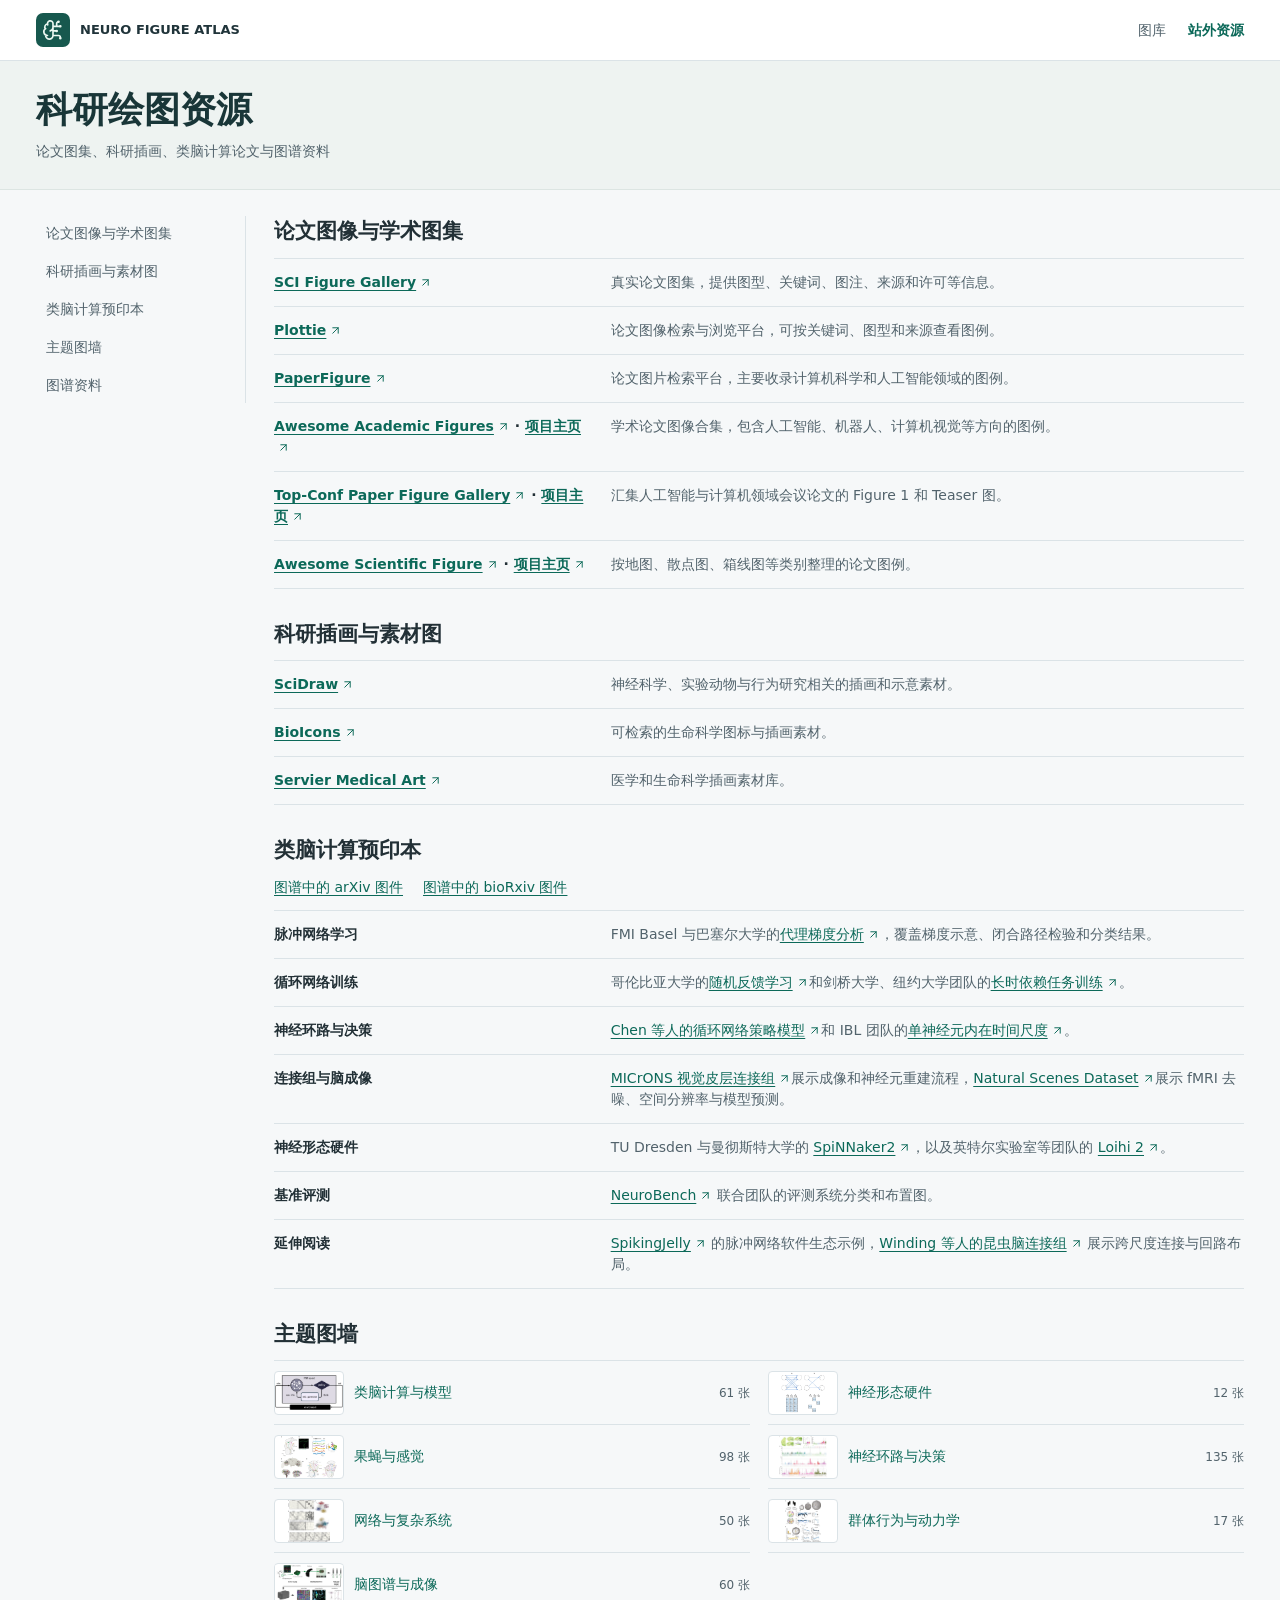
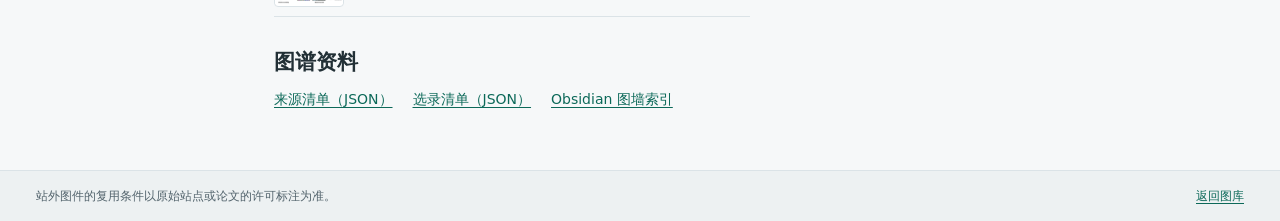
==== resources.html @ bb4c3fda "Add a resource directory to the online atlas" ====
<!doctype html>
<html lang="zh-CN">
<head>
  <meta charset="utf-8">
  <meta name="viewport" content="width=device-width, initial-scale=1">
  <meta name="description" content="论文图集、科研插画、类脑计算论文与图谱资料。">
  <title>科研绘图资源 | 类脑计算科研图谱</title>
  <link rel="stylesheet" href="assets/gallery.css?v=2">
</head>
<body>
  <!-- Lucide icons, see assets/icon-licenses.txt. -->
  <svg class="icon-library" xmlns="http://www.w3.org/2000/svg" aria-hidden="true">
    <symbol id="icon-brain" viewBox="0 0 24 24">
      <path d="M12 13h4m-4 5h6a2 2 0 0 1 2 2v1M12 8h8m-8 1a4.17 4.17 0 0 1-3 4m7-5V5a2 2 0 0 1 2-2M6 18a4 4 0 0 1-2-7.465m2.004-5.41a4 4 0 0 0-2.526 5.77m2.816-4.601A3 3 0 1 1 12 5v13a4 4 0 1 1-7.967-.518"/>
      <circle cx="16" cy="13" r=".5" fill="currentColor"/><circle cx="18" cy="3" r=".5" fill="currentColor"/>
      <circle cx="20" cy="21" r=".5" fill="currentColor"/><circle cx="20" cy="8" r=".5" fill="currentColor"/>
    </symbol>
    <symbol id="icon-link" viewBox="0 0 24 24"><path d="M7 7h10v10M7 17 17 7"/></symbol>
  </svg>

  <header class="site-header">
    <div class="shell site-header-inner">
      <a class="wordmark" href="index.html" aria-label="类脑计算科研图谱首页">
        <span class="wordmark-icon"><svg class="icon" aria-hidden="true"><use href="#icon-brain"/></svg></span>
        <span>NEURO FIGURE ATLAS</span>
      </a>
      <nav class="site-nav" aria-label="站点导航">
        <a href="index.html">图库</a>
        <a href="resources.html" aria-current="page">站外资源</a>
      </nav>
    </div>
  </header>

  <main>
    <section class="masthead" aria-labelledby="resources-title">
      <div class="shell masthead-inner">
        <div>
          <h1 id="resources-title">科研绘图资源</h1>
          <p>论文图集、科研插画、类脑计算论文与图谱资料</p>
        </div>
      </div>
    </section>

    <div class="shell workspace">
      <aside class="topics" aria-label="资源分类">
        <nav class="resource-menu" aria-label="资源目录">
          <a href="#figures">论文图像与学术图集</a>
          <a href="#illustrations">科研插画与素材图</a>
          <a href="#papers">类脑计算预印本</a>
          <a href="#topics">主题图墙</a>
          <a href="#sources">图谱资料</a>
        </nav>
      </aside>

      <div class="resource-content">
        <section id="figures" class="resource-section">
<h2>论文图像与学术图集</h2>
<ul class="resource-list">
<li class="resource-row">
  <div class="resource-name"><a class="resource-link" href="https://chutj.github.io/gallery/" target="_blank" rel="noopener noreferrer">SCI Figure Gallery<svg class="icon" aria-hidden="true"><use href="#icon-link"/></svg></a></div>
  <p>真实论文图集，提供图型、关键词、图注、来源和许可等信息。</p>
</li>
<li class="resource-row">
  <div class="resource-name"><a class="resource-link" href="https://plottie.art/" target="_blank" rel="noopener noreferrer">Plottie<svg class="icon" aria-hidden="true"><use href="#icon-link"/></svg></a></div>
  <p>论文图像检索与浏览平台，可按关键词、图型和来源查看图例。</p>
</li>
<li class="resource-row">
  <div class="resource-name"><a class="resource-link" href="https://paperfigure.net/" target="_blank" rel="noopener noreferrer">PaperFigure<svg class="icon" aria-hidden="true"><use href="#icon-link"/></svg></a></div>
  <p>论文图片检索平台，主要收录计算机科学和人工智能领域的图例。</p>
</li>
<li class="resource-row">
  <div class="resource-name"><a class="resource-link" href="https://doczbs.github.io/Awesome-Academic-Figures/" target="_blank" rel="noopener noreferrer">Awesome Academic Figures<svg class="icon" aria-hidden="true"><use href="#icon-link"/></svg></a> · <a class="resource-link" href="https://github.com/DocZbs/Awesome-Academic-Figures" target="_blank" rel="noopener noreferrer">项目主页<svg class="icon" aria-hidden="true"><use href="#icon-link"/></svg></a></div>
  <p>学术论文图像合集，包含人工智能、机器人、计算机视觉等方向的图例。</p>
</li>
<li class="resource-row">
  <div class="resource-name"><a class="resource-link" href="https://qwdwqfwq.github.io/topconf-paper-figure-gallery/" target="_blank" rel="noopener noreferrer">Top-Conf Paper Figure Gallery<svg class="icon" aria-hidden="true"><use href="#icon-link"/></svg></a> · <a class="resource-link" href="https://github.com/qwdwqfwq/topconf-paper-figure-gallery" target="_blank" rel="noopener noreferrer">项目主页<svg class="icon" aria-hidden="true"><use href="#icon-link"/></svg></a></div>
  <p>汇集人工智能与计算机领域会议论文的 Figure 1 和 Teaser 图。</p>
</li>
<li class="resource-row">
  <div class="resource-name"><a class="resource-link" href="https://nehsgnail.github.io/awesome-scientific-figure/" target="_blank" rel="noopener noreferrer">Awesome Scientific Figure<svg class="icon" aria-hidden="true"><use href="#icon-link"/></svg></a> · <a class="resource-link" href="https://github.com/nehSgnaiL/awesome-scientific-figure" target="_blank" rel="noopener noreferrer">项目主页<svg class="icon" aria-hidden="true"><use href="#icon-link"/></svg></a></div>
  <p>按地图、散点图、箱线图等类别整理的论文图例。</p>
</li>
</ul>
</section>

<section id="illustrations" class="resource-section">
<h2>科研插画与素材图</h2>
<ul class="resource-list">
<li class="resource-row">
  <div class="resource-name"><a class="resource-link" href="https://scidraw.io/" target="_blank" rel="noopener noreferrer">SciDraw<svg class="icon" aria-hidden="true"><use href="#icon-link"/></svg></a></div>
  <p>神经科学、实验动物与行为研究相关的插画和示意素材。</p>
</li>
<li class="resource-row">
  <div class="resource-name"><a class="resource-link" href="https://bioicons.com/" target="_blank" rel="noopener noreferrer">BioIcons<svg class="icon" aria-hidden="true"><use href="#icon-link"/></svg></a></div>
  <p>可检索的生命科学图标与插画素材。</p>
</li>
<li class="resource-row">
  <div class="resource-name"><a class="resource-link" href="https://smart.servier.com/" target="_blank" rel="noopener noreferrer">Servier Medical Art<svg class="icon" aria-hidden="true"><use href="#icon-link"/></svg></a></div>
  <p>医学和生命科学插画素材库。</p>
</li>
</ul>
</section>

<section id="papers" class="resource-section">
<h2>类脑计算预印本</h2>
<div class="resource-shortcuts">
<a href="index.html?journal=arXiv">图谱中的 arXiv 图件</a>
<a href="index.html?journal=bioRxiv">图谱中的 bioRxiv 图件</a>
</div>
<ul class="resource-list">
<li class="resource-row">
  <div class="resource-name">脉冲网络学习</div>
  <p>FMI Basel 与巴塞尔大学的<a class="resource-link" href="https://arxiv.org/abs/2404.14964v3" target="_blank" rel="noopener noreferrer">代理梯度分析<svg class="icon" aria-hidden="true"><use href="#icon-link"/></svg></a>，覆盖梯度示意、闭合路径检验和分类结果。</p>
</li>
<li class="resource-row">
  <div class="resource-name">循环网络训练</div>
  <p>哥伦比亚大学的<a class="resource-link" href="https://www.biorxiv.org/content/10.1101/458570v1" target="_blank" rel="noopener noreferrer">随机反馈学习<svg class="icon" aria-hidden="true"><use href="#icon-link"/></svg></a>和剑桥大学、纽约大学团队的<a class="resource-link" href="https://pmc.ncbi.nlm.nih.gov/articles/PMC10592728/" target="_blank" rel="noopener noreferrer">长时依赖任务训练<svg class="icon" aria-hidden="true"><use href="#icon-link"/></svg></a>。</p>
</li>
<li class="resource-row">
  <div class="resource-name">神经环路与决策</div>
  <p><a class="resource-link" href="https://pmc.ncbi.nlm.nih.gov/articles/PMC13104915/" target="_blank" rel="noopener noreferrer">Chen 等人的循环网络策略模型<svg class="icon" aria-hidden="true"><use href="#icon-link"/></svg></a>和 IBL 团队的<a class="resource-link" href="https://pmc.ncbi.nlm.nih.gov/articles/PMC12407892/" target="_blank" rel="noopener noreferrer">单神经元内在时间尺度<svg class="icon" aria-hidden="true"><use href="#icon-link"/></svg></a>。</p>
</li>
<li class="resource-row">
  <div class="resource-name">连接组与脑成像</div>
  <p><a class="resource-link" href="https://www.biorxiv.org/content/10.1101/2021.07.28.454025v2" target="_blank" rel="noopener noreferrer">MICrONS 视觉皮层连接组<svg class="icon" aria-hidden="true"><use href="#icon-link"/></svg></a>展示成像和神经元重建流程，<a class="resource-link" href="https://www.biorxiv.org/content/10.1101/2021.02.22.432340v1" target="_blank" rel="noopener noreferrer">Natural Scenes Dataset<svg class="icon" aria-hidden="true"><use href="#icon-link"/></svg></a>展示 fMRI 去噪、空间分辨率与模型预测。</p>
</li>
<li class="resource-row">
  <div class="resource-name">神经形态硬件</div>
  <p>TU Dresden 与曼彻斯特大学的 <a class="resource-link" href="https://arxiv.org/abs/2607.24396v1" target="_blank" rel="noopener noreferrer">SpiNNaker2<svg class="icon" aria-hidden="true"><use href="#icon-link"/></svg></a>，以及英特尔实验室等团队的 <a class="resource-link" href="https://arxiv.org/abs/2503.18002v2" target="_blank" rel="noopener noreferrer">Loihi 2<svg class="icon" aria-hidden="true"><use href="#icon-link"/></svg></a>。</p>
</li>
<li class="resource-row">
  <div class="resource-name">基准评测</div>
  <p><a class="resource-link" href="https://arxiv.org/abs/2304.04640v5" target="_blank" rel="noopener noreferrer">NeuroBench<svg class="icon" aria-hidden="true"><use href="#icon-link"/></svg></a> 联合团队的评测系统分类和布置图。</p>
</li>
<li class="resource-row">
  <div class="resource-name">延伸阅读</div>
  <p><a class="resource-link" href="https://arxiv.org/abs/2310.16620" target="_blank" rel="noopener noreferrer">SpikingJelly<svg class="icon" aria-hidden="true"><use href="#icon-link"/></svg></a> 的脉冲网络软件生态示例，<a class="resource-link" href="https://www.biorxiv.org/content/10.1101/2022.11.28.516756v1" target="_blank" rel="noopener noreferrer">Winding 等人的昆虫脑连接组<svg class="icon" aria-hidden="true"><use href="#icon-link"/></svg></a> 展示跨尺度连接与回路布局。</p>
</li>
</ul>
</section>
        <section id="topics" class="resource-section">
          <h2>主题图墙</h2>
          <div class="resource-themes">
            <a class="resource-theme" href="index.html?topic=%E7%B1%BB%E8%84%91%E8%AE%A1%E7%AE%97%E4%B8%8E%E6%A8%A1%E5%9E%8B"><img src="assets/images/bioRxiv-2026.04.14.718499v1-F1.webp" alt="" width="70" height="44" loading="lazy"><span>类脑计算与模型</span><span class="topic-count">61 张</span></a>
            <a class="resource-theme" href="index.html?topic=%E7%A5%9E%E7%BB%8F%E5%BD%A2%E6%80%81%E7%A1%AC%E4%BB%B6"><img src="assets/images/arXiv-2404.10597v1-F1.webp" alt="" width="70" height="44" loading="lazy"><span>神经形态硬件</span><span class="topic-count">12 张</span></a>
            <a class="resource-theme" href="index.html?topic=%E6%9E%9C%E8%9D%87%E4%B8%8E%E6%84%9F%E8%A7%89"><img src="assets/images/PMC10882054-Fig1.webp" alt="" width="70" height="44" loading="lazy"><span>果蝇与感觉</span><span class="topic-count">98 张</span></a>
            <a class="resource-theme" href="index.html?topic=%E7%A5%9E%E7%BB%8F%E7%8E%AF%E8%B7%AF%E4%B8%8E%E5%86%B3%E7%AD%96"><img src="assets/images/bioRxiv-2025.08.30.673281v1-F2.webp" alt="" width="70" height="44" loading="lazy"><span>神经环路与决策</span><span class="topic-count">135 张</span></a>
            <a class="resource-theme" href="index.html?topic=%E7%BD%91%E7%BB%9C%E4%B8%8E%E5%A4%8D%E6%9D%82%E7%B3%BB%E7%BB%9F"><img src="assets/images/10.1063-5.0304136-F1.webp" alt="" width="70" height="44" loading="lazy"><span>网络与复杂系统</span><span class="topic-count">50 张</span></a>
            <a class="resource-theme" href="index.html?topic=%E7%BE%A4%E4%BD%93%E8%A1%8C%E4%B8%BA%E4%B8%8E%E5%8A%A8%E5%8A%9B%E5%AD%A6"><img src="assets/images/PMC8590009-Fig1.webp" alt="" width="70" height="44" loading="lazy"><span>群体行为与动力学</span><span class="topic-count">17 张</span></a>
            <a class="resource-theme" href="index.html?topic=%E8%84%91%E5%9B%BE%E8%B0%B1%E4%B8%8E%E6%88%90%E5%83%8F"><img src="assets/images/bioRxiv-2021.07.28.454025v2-F2.webp" alt="" width="70" height="44" loading="lazy"><span>脑图谱与成像</span><span class="topic-count">60 张</span></a>
          </div>
        </section>
        <section id="sources" class="resource-section">
          <h2>图谱资料</h2>
          <div class="resource-shortcuts">
            <a href="data/sources.json" target="_blank" rel="noopener">来源清单（JSON）</a>
            <a href="data/curated-figures.json" target="_blank" rel="noopener">选录清单（JSON）</a>
            <a href="docs/index.md">Obsidian 图墙索引</a>
          </div>
        </section>
      </div>
    </div>
  </main>

  <footer class="site-footer">
    <div class="shell site-footer-inner">
      <p>站外图件的复用条件以原始站点或论文的许可标注为准。</p>
      <p><a href="index.html">返回图库</a></p>
    </div>
  </footer>
</body>
</html>
---- assets/gallery.css ----
:root {
  color-scheme: light;
  font: 14px/1.5 system-ui, "PingFang SC", "Microsoft YaHei", "Noto Sans CJK SC", sans-serif;
  color: #223036;
  background: #f6f8f9;
  --muted: #52636c;
  --line: #dbe3e7;
  --accent: #0c6959;
  --accent-wash: #e4f1ed;
  --white: #fff;
}

*, *::before, *::after { box-sizing: border-box; }
[hidden] { display: none !important; }
body { margin: 0; }
h1, h2, h3, p, dl, dd { margin: 0; }
a { color: var(--accent); text-decoration-thickness: 1px; text-underline-offset: 3px; }
a:hover { color: #93481e; }
button, input, select { font: inherit; color: inherit; }
button, select { cursor: pointer; }
button:disabled { cursor: default; }
:focus-visible { outline: 2px solid var(--accent); outline-offset: 3px; }

.shell { width: min(1480px, calc(100% - 72px)); margin-inline: auto; }
.icon-library { position: absolute; width: 0; height: 0; overflow: hidden; }
.icon {
  width: 18px;
  height: 18px;
  flex: none;
  fill: none;
  stroke: currentColor;
  stroke-width: 1.8;
  stroke-linecap: round;
  stroke-linejoin: round;
}

.site-header { background: var(--white); border-bottom: 1px solid var(--line); }
.site-header-inner { min-height: 60px; display: flex; align-items: center; justify-content: space-between; gap: 16px; }
.wordmark { display: flex; align-items: center; gap: 10px; color: #20343a; text-decoration: none; font-size: 13px; font-weight: 750; }
.wordmark-icon { display: grid; place-items: center; width: 34px; height: 34px; flex: none; border-radius: 7px; background: #17584e; color: #ecf8f2; }
.wordmark-icon .icon { width: 22px; height: 22px; }
.site-nav { display: flex; align-items: center; gap: 22px; }
.site-nav a { color: var(--muted); text-decoration: none; white-space: nowrap; }
.site-nav a:hover { color: var(--accent); text-decoration: underline; }
.site-nav a[aria-current="page"] { color: var(--accent); font-weight: 700; }

.masthead { background: #eef3f1; border-bottom: 1px solid #dce5e2; }
.masthead-inner { display: flex; align-items: center; justify-content: space-between; gap: 28px; padding-block: 27px; }
.masthead h1 { font-size: 36px; line-height: 1.2; font-weight: 750; color: #193638; overflow-wrap: anywhere; }
.masthead p { margin-top: 10px; color: var(--muted); }
.atlas-stats { display: grid; grid-template-columns: repeat(2, minmax(94px, 1fr)); }
.atlas-stats div { display: flex; flex-direction: column-reverse; gap: 3px; padding-inline: 20px; border-left: 1px solid #cfdcda; }
.atlas-stats dd { font-size: 26px; font-weight: 720; line-height: 1.1; color: #184c44; font-variant-numeric: tabular-nums; }
.atlas-stats dt { font-size: 12px; color: var(--muted); white-space: nowrap; }

.workspace { display: grid; grid-template-columns: 210px minmax(0, 1fr); gap: 28px; min-height: 52vh; padding-block: 26px 48px; }
.topics { align-self: start; position: sticky; top: 24px; min-width: 0; padding-right: 16px; border-right: 1px solid var(--line); }
.topics h2 { margin: 0 0 9px 10px; font-size: 13px; color: var(--muted); }
.topic-list { display: grid; gap: 4px; }
.topic-button {
  display: grid;
  grid-template-columns: minmax(0, 1fr) 3ch;
  align-items: center;
  gap: 9px;
  min-height: 42px;
  width: 100%;
  padding: 6px 10px;
  border: 1px solid transparent;
  border-radius: 6px;
  background: transparent;
  text-align: left;
}
.topic-button:hover { background: #edf1f2; }
.topic-button[aria-pressed="true"] { border-color: #c4e0d8; background: var(--accent-wash); color: #075847; font-weight: 700; }
.topic-count { font-variant-numeric: tabular-nums; text-align: right; color: var(--muted); font-size: 12px; }

.filters { display: grid; grid-template-columns: minmax(200px, 2fr) repeat(3, minmax(104px, 1fr)); gap: 10px; }
.filters label { display: flex; flex-direction: column; gap: 5px; min-width: 0; color: var(--muted); font-size: 12px; font-weight: 650; }
.search-field { position: relative; display: block; }
.search-field .icon { position: absolute; top: 12px; left: 11px; color: var(--muted); pointer-events: none; }
.filters input, .filters select { width: 100%; min-width: 0; height: 42px; padding-inline: 10px; background: var(--white); border: 1px solid #cad6dc; border-radius: 6px; color: #24373d; font-size: 14px; font-weight: 400; }
.filters input { padding-left: 36px; }
.filters input::placeholder { color: #5d6e75; }
.filters select { text-overflow: ellipsis; }
.results-bar { display: flex; justify-content: space-between; align-items: center; gap: 12px; min-height: 58px; }
.results-heading { display: flex; align-items: baseline; flex-wrap: wrap; gap: 3px 10px; }
.results-heading h2 { font-size: 19px; font-weight: 720; }
#results-count { color: var(--muted); font-size: 13px; font-variant-numeric: tabular-nums; }
.text-button { display: inline-flex; align-items: center; gap: 5px; padding: 6px 8px; border: 0; border-radius: 5px; background: transparent; color: var(--accent); white-space: nowrap; }
.text-button .icon { width: 16px; height: 16px; }
.text-button:hover:not(:disabled) { background: var(--accent-wash); }
.text-button:disabled { color: #69777d; }
.notice { padding: 34px 16px; text-align: center; border-block: 1px solid var(--line); color: var(--muted); }

.figure-grid { display: grid; grid-template-columns: repeat(3, minmax(0, 1fr)); gap: 15px; }
.figure-card { display: flex; flex-direction: column; min-width: 0; border: 1px solid var(--line); border-radius: 7px; background: var(--white); }
.figure-card:focus-within, .figure-card:hover { border-color: #98b8af; }
.card-top { display: flex; justify-content: space-between; align-items: center; gap: 6px; min-height: 37px; padding: 7px 12px; background: #f8fafb; border-bottom: 1px solid #e9eef1; border-radius: 6px 6px 0 0; font-size: 12px; }
.card-topic { color: #226559; font-weight: 650; text-align: left; }
.card-number { display: flex; align-items: center; gap: 7px; min-width: 0; color: var(--muted); }
.card-label { overflow: hidden; text-overflow: ellipsis; white-space: nowrap; }
.preview { display: block; width: 100%; padding: 0; border: 0; border-radius: 7px 7px 0 0; background: var(--white); }
.preview:focus-visible { z-index: 1; outline-offset: -3px; }
.card-image { position: relative; display: block; aspect-ratio: 1.46; }
.card-image img { position: absolute; inset: 12px; width: calc(100% - 24px); height: calc(100% - 24px); object-fit: contain; }
.expand { width: 15px; height: 15px; color: var(--accent); }
.preview:hover .card-top, .preview:focus-visible .card-top { background: var(--accent-wash); }
.card-body { flex: 1; padding: 10px 12px; border-top: 1px solid #e9eef1; }
.card-title { display: -webkit-box; height: 2.8em; overflow: hidden; -webkit-box-orient: vertical; -webkit-line-clamp: 2; font-size: 15px; line-height: 1.4; font-weight: 690; overflow-wrap: anywhere; }
.card-paper, .card-journal { min-width: 0; overflow: hidden; text-overflow: ellipsis; white-space: nowrap; color: var(--muted); }
.card-paper { margin-top: 4px; font-size: 12px; }
.card-footer { display: flex; justify-content: space-between; align-items: center; gap: 6px; margin-top: 9px; font-size: 12px; }
.card-source, .detail-links a { display: inline-flex; align-items: center; gap: 3px; font-weight: 650; text-decoration: none; white-space: nowrap; }
.card-source:hover, .detail-links a:hover { text-decoration: underline; }
.card-source .icon, .detail-links .icon { width: 14px; height: 14px; }

.pager { display: flex; justify-content: center; align-items: center; gap: 12px; margin-top: 22px; font-variant-numeric: tabular-nums; }
.pager span { min-width: 7ch; text-align: center; color: var(--muted); }
.icon-button { display: grid; place-items: center; width: 36px; height: 36px; padding: 0; border: 1px solid var(--line); border-radius: 5px; background: var(--white); color: var(--accent); }
.icon-button:hover:not(:disabled) { background: var(--accent-wash); border-color: #b0cec5; }
.icon-button:disabled { color: #a0adb4; background: #f6f8f9; }
.site-footer { background: #edf1f2; border-top: 1px solid var(--line); color: var(--muted); font-size: 12px; }
.site-footer-inner { display: flex; justify-content: space-between; align-items: baseline; gap: 12px; padding-block: 16px; }
.site-footer-inner p:last-child { display: flex; gap: 14px; flex-wrap: wrap; white-space: nowrap; }

.resource-menu { display: grid; gap: 3px; }
.resource-menu a { padding: 7px 10px; color: var(--muted); text-decoration: none; border-radius: 5px; }
.resource-menu a:hover, .resource-menu a:focus-visible { background: var(--accent-wash); color: var(--accent); }
.resource-content { width: 100%; max-width: 1010px; min-width: 0; }
.resource-section + .resource-section { margin-top: 30px; }
.resource-section h2 { font-size: 21px; margin-bottom: 10px; }
.resource-list { margin: 0; padding: 0; list-style: none; border-block: 1px solid var(--line); }
.resource-row { display: grid; grid-template-columns: minmax(160px, 1fr) minmax(0, 2fr); gap: 6px 20px; padding: 13px 0; }
.resource-row + .resource-row { border-top: 1px solid var(--line); }
.resource-name, .resource-row p, .resource-shortcuts { overflow-wrap: anywhere; }
.resource-name { color: #223036; font-weight: 670; }
.resource-row p { color: var(--muted); }
.resource-link { display: inline; }
.resource-link .icon { width: 13px; height: 13px; vertical-align: -2px; margin-inline-start: 3px; }
.resource-shortcuts { display: flex; flex-wrap: wrap; gap: 8px 20px; margin-block: 8px 12px; }
.resource-themes { display: grid; grid-template-columns: repeat(2, minmax(0, 1fr)); gap: 0 18px; margin-block: 8px 0; border-top: 1px solid var(--line); }
.resource-theme { display: flex; align-items: center; gap: 10px; min-width: 0; min-height: 64px; padding-block: 8px; border-bottom: 1px solid var(--line); text-decoration: none; }
.resource-theme img { width: 70px; height: 44px; object-fit: contain; flex: none; background: var(--white); border: 1px solid var(--line); border-radius: 4px; }
.resource-theme .topic-count { margin-inline-start: auto; flex: none; }

dialog { width: min(1200px, calc(100% - 32px)); max-height: calc(100dvh - 32px); padding: 0; border: 1px solid #bccbd0; border-radius: 8px; background: var(--white); color: inherit; overflow: auto; }
dialog::backdrop { background: rgb(21 33 36 / 62%); }
.detail-header { position: sticky; z-index: 2; top: 0; display: flex; justify-content: space-between; align-items: center; gap: 10px; padding: 10px 14px 10px 18px; border-bottom: 1px solid var(--line); background: var(--white); }
#detail-label { color: var(--muted); font-weight: 650; font-size: 13px; overflow-wrap: anywhere; }
.detail-controls { display: flex; align-items: center; gap: 7px; font-size: 12px; color: var(--muted); font-variant-numeric: tabular-nums; }
#detail-position { min-width: 9ch; text-align: center; white-space: nowrap; }
.close { margin-left: 7px; }
.detail-body { display: grid; grid-template-columns: minmax(0, 1.7fr) minmax(0, 1fr); align-items: start; }
.detail-preview { position: sticky; top: 57px; display: grid; place-items: center; min-height: 275px; padding: 16px; cursor: zoom-in; }
.detail-preview:focus-visible { outline-offset: -4px; }
.detail-preview img { width: 100%; height: min(70dvh, 720px); object-fit: contain; }
.detail-info { min-width: 0; align-self: stretch; padding: 20px; border-left: 1px solid var(--line); background: #f8fafb; overflow-wrap: anywhere; }
.detail-info h2 { font-size: 19px; line-height: 1.4; }
.detail-paper { margin-top: 10px; }
.detail-citation { margin-top: 5px; color: var(--muted); font-size: 13px; }
.detail-links { display: flex; flex-wrap: wrap; gap: 8px 13px; margin-block: 16px 18px; }
.caption-heading { padding-top: 13px; border-top: 1px solid var(--line); font-size: 13px; }
.detail-caption { margin-top: 6px; color: #42555e; font-size: 13px; line-height: 1.65; }

@media (min-width: 1500px) {
  .figure-grid { grid-template-columns: repeat(4, minmax(0, 1fr)); }
}

@media (max-width: 1100px) {
  .shell { width: calc(100% - 48px); }
  .workspace { grid-template-columns: 186px minmax(0, 1fr); gap: 20px; }
  .figure-grid { grid-template-columns: repeat(2, minmax(0, 1fr)); }
  .filters { grid-template-columns: minmax(160px, 1.5fr) repeat(3, minmax(96px, 1fr)); }
  .atlas-stats div { padding-inline: 14px; }
}

@media (max-width: 780px) {
  .shell { width: calc(100% - 32px); }
  .site-header-inner { min-height: 52px; }
  .site-nav { gap: 13px; font-size: 12px; }
  .masthead-inner { flex-direction: column; align-items: flex-start; gap: 14px; padding-block: 20px; }
  .masthead h1 { font-size: 30px; }
  .masthead p { margin-top: 5px; font-size: 13px; }
  .atlas-stats div:first-child { padding-left: 0; border-left: 0; }
  .atlas-stats dd { font-size: 22px; }
  .workspace { display: block; padding-block: 14px 28px; }
  .resource-menu { display: flex; flex-wrap: wrap; gap: 2px 8px; }
  .topics { position: static; padding: 0; border: 0; margin-bottom: 12px; }
  .topics h2 { margin: 0; }
  .topic-list { display: flex; gap: 5px; overflow-x: auto; padding: 5px 3px; scrollbar-width: thin; }
  .topic-button { width: auto; min-height: 36px; grid-template-columns: auto auto; padding-inline: 8px; background: var(--white); border-color: var(--line); font-size: 13px; white-space: nowrap; }
  .topic-button:focus-visible { outline-offset: -2px; }
  .site-footer-inner { flex-direction: column; }
  .detail-body { display: block; }
  .detail-preview { position: static; min-height: 0; padding: 12px; }
  .detail-preview img { height: auto; max-height: 50dvh; }
  .detail-info { border-left: 0; border-top: 1px solid var(--line); }
}

@media (max-width: 560px) {
  .resource-row, .resource-themes { grid-template-columns: minmax(0, 1fr); }
  .filters { grid-template-columns: repeat(3, minmax(0, 1fr)); gap: 8px; }
  .search-control { grid-column: 1 / -1; }
  .figure-grid { gap: 11px; }
  .results-bar { min-height: 49px; }
}

@media (max-width: 430px) {
  .wordmark { font-size: 11px; gap: 6px; }
  .wordmark-icon { width: 29px; height: 29px; }
  .wordmark-icon .icon { width: 19px; height: 19px; }
  .site-header-inner { gap: 8px; }
  .site-nav { gap: 9px; }
  .masthead h1 { font-size: 28px; }
  .figure-grid { grid-template-columns: minmax(0, 1fr); }
  .detail-header { padding-inline: 10px; }
  .detail-header .icon-button { width: 32px; height: 32px; }
  .detail-controls { gap: 4px; }
  #detail-position { min-width: 7ch; }
  .close { margin-left: 2px; }
  .detail-info { padding: 14px; }
}
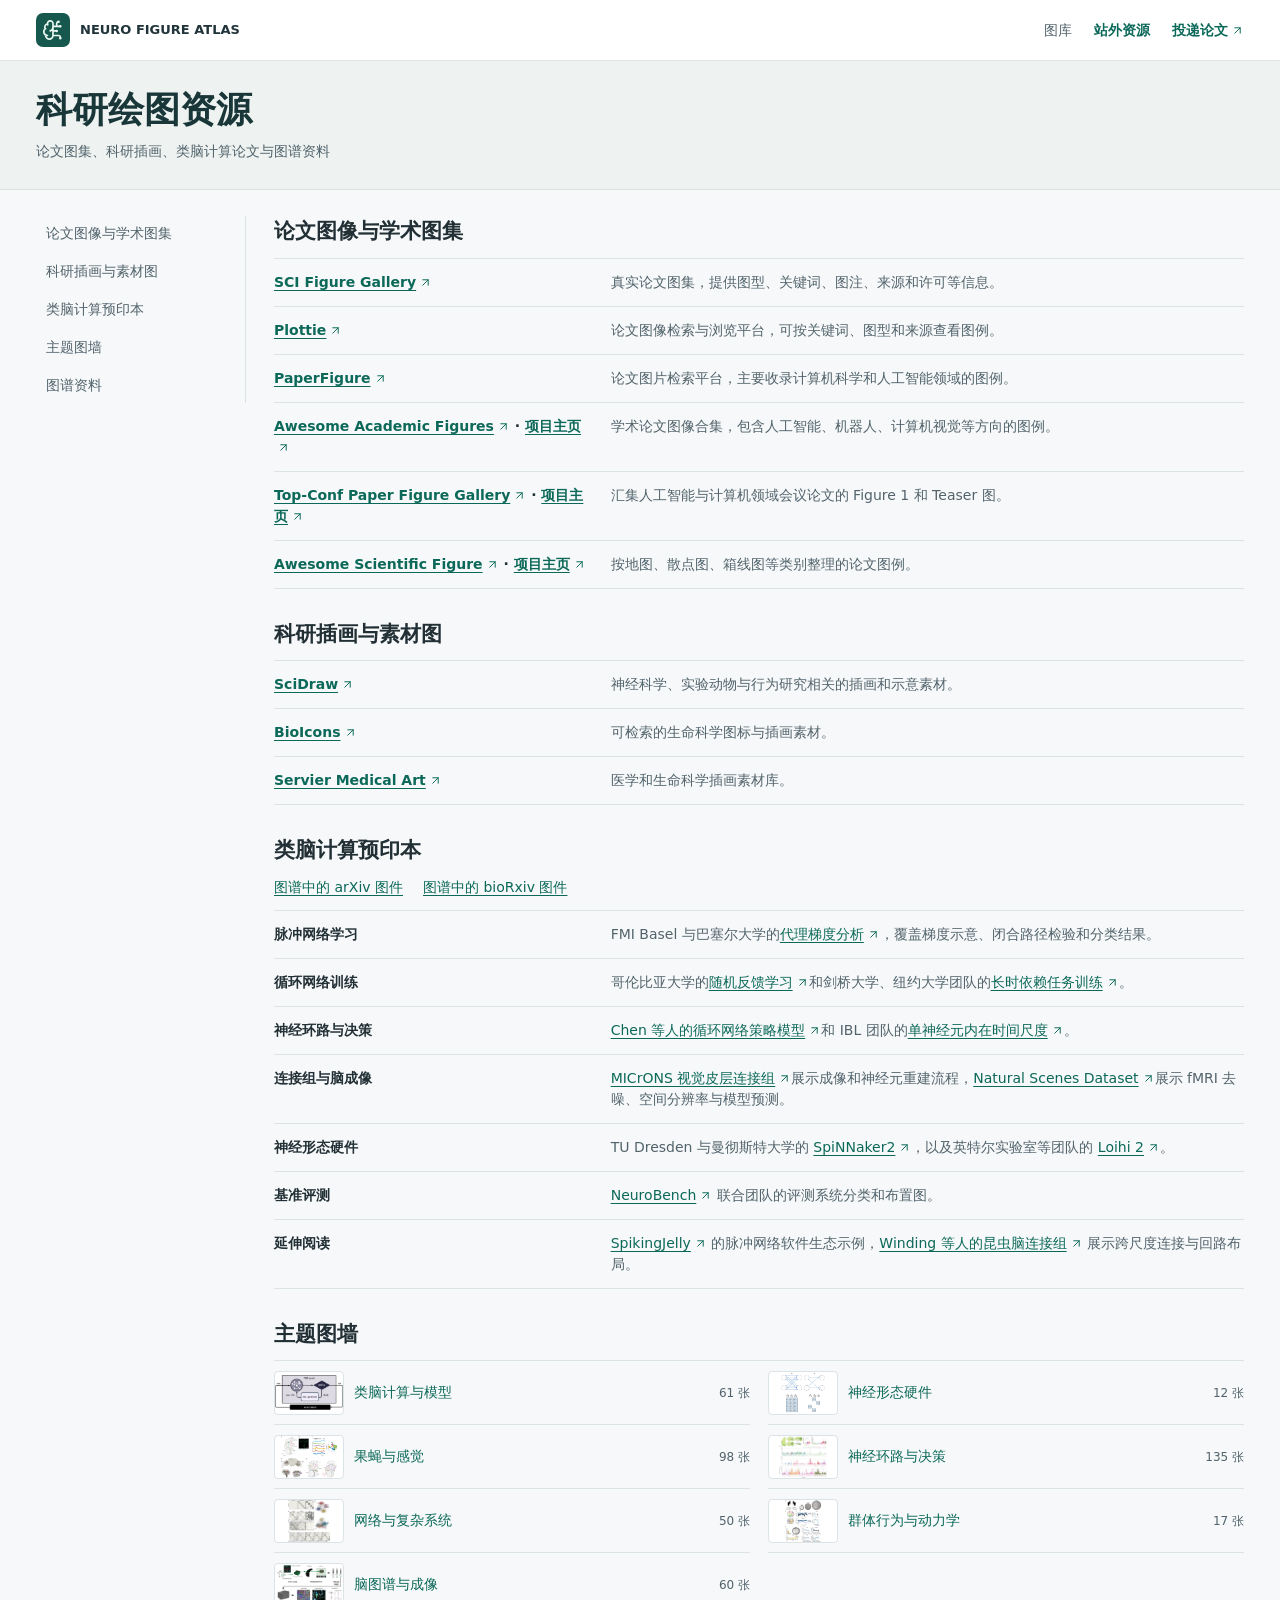
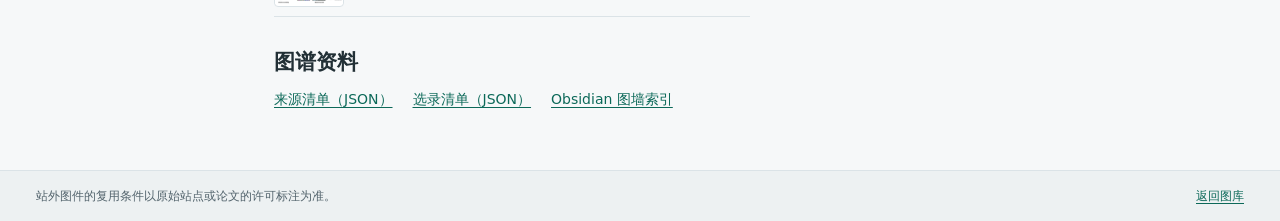
==== commit 2cac1c1d: "Add a paper submission form to the atlas" ====
--- a/resources.html
+++ b/resources.html
@@ -5,7 +5,7 @@
   <meta name="viewport" content="width=device-width, initial-scale=1">
   <meta name="description" content="论文图集、科研插画、类脑计算论文与图谱资料。">
   <title>科研绘图资源 | 类脑计算科研图谱</title>
-  <link rel="stylesheet" href="assets/gallery.css?v=2">
+  <link rel="stylesheet" href="assets/gallery.css?v=3">
 </head>
 <body>
   <!-- Lucide icons, see assets/icon-licenses.txt. -->
@@ -27,6 +27,7 @@
       <nav class="site-nav" aria-label="站点导航">
         <a href="index.html">图库</a>
         <a href="resources.html" aria-current="page">站外资源</a>
+        <a class="submission-link" href="https://github.com/REYKA0505/brain-inspired-computing-figure-atlas/issues/new?template=paper-suggestion.yml" target="_blank" rel="noopener noreferrer">投递论文<svg class="icon" aria-hidden="true"><use href="#icon-link"/></svg></a>
       </nav>
     </div>
   </header>
--- a/assets/gallery.css
+++ b/assets/gallery.css
@@ -43,6 +43,8 @@
 .site-nav a { color: var(--muted); text-decoration: none; white-space: nowrap; }
 .site-nav a:hover { color: var(--accent); text-decoration: underline; }
 .site-nav a[aria-current="page"] { color: var(--accent); font-weight: 700; }
+.site-nav .submission-link { display: inline-flex; align-items: center; gap: 3px; color: var(--accent); font-weight: 700; }
+.submission-link .icon { width: 13px; height: 13px; }
 
 .masthead { background: #eef3f1; border-bottom: 1px solid #dce5e2; }
 .masthead-inner { display: flex; align-items: center; justify-content: space-between; gap: 28px; padding-block: 27px; }
@@ -176,8 +178,8 @@
 
 @media (max-width: 780px) {
   .shell { width: calc(100% - 32px); }
-  .site-header-inner { min-height: 52px; }
-  .site-nav { gap: 13px; font-size: 12px; }
+  .site-header-inner { min-height: 52px; padding-block: 5px; }
+  .site-nav { flex-wrap: wrap; justify-content: flex-end; gap: 4px 13px; font-size: 12px; }
   .masthead-inner { flex-direction: column; align-items: flex-start; gap: 14px; padding-block: 20px; }
   .masthead h1 { font-size: 30px; }
   .masthead p { margin-top: 5px; font-size: 13px; }
@@ -210,7 +212,7 @@
   .wordmark-icon { width: 29px; height: 29px; }
   .wordmark-icon .icon { width: 19px; height: 19px; }
   .site-header-inner { gap: 8px; }
-  .site-nav { gap: 9px; }
+  .site-nav { column-gap: 9px; }
   .masthead h1 { font-size: 28px; }
   .figure-grid { grid-template-columns: minmax(0, 1fr); }
   .detail-header { padding-inline: 10px; }
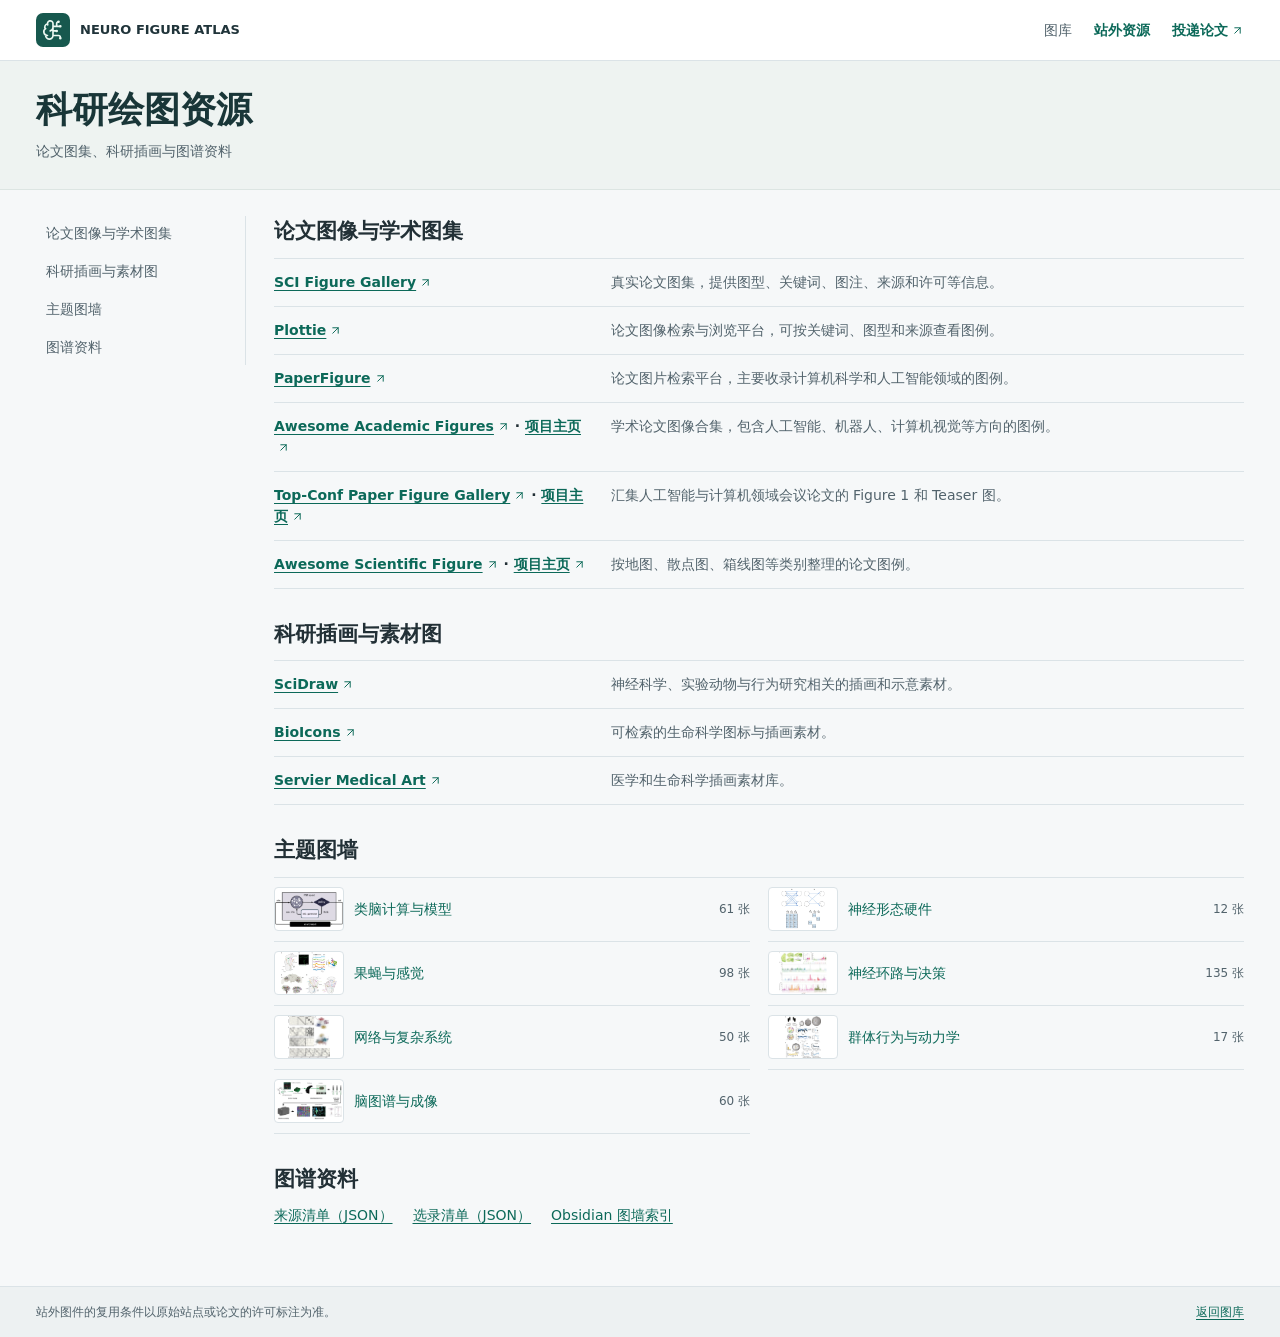
==== commit a0481955: "Remove the preprint section from the resource directory" ====
--- a/resources.html
+++ b/resources.html
@@ -3,7 +3,7 @@
 <head>
   <meta charset="utf-8">
   <meta name="viewport" content="width=device-width, initial-scale=1">
-  <meta name="description" content="论文图集、科研插画、类脑计算论文与图谱资料。">
+  <meta name="description" content="论文图集、科研插画与图谱资料。">
   <title>科研绘图资源 | 类脑计算科研图谱</title>
   <link rel="stylesheet" href="assets/gallery.css?v=3">
 </head>
@@ -37,7 +37,7 @@
       <div class="shell masthead-inner">
         <div>
           <h1 id="resources-title">科研绘图资源</h1>
-          <p>论文图集、科研插画、类脑计算论文与图谱资料</p>
+          <p>论文图集、科研插画与图谱资料</p>
         </div>
       </div>
     </section>
@@ -47,7 +47,6 @@
         <nav class="resource-menu" aria-label="资源目录">
           <a href="#figures">论文图像与学术图集</a>
           <a href="#illustrations">科研插画与素材图</a>
-          <a href="#papers">类脑计算预印本</a>
           <a href="#topics">主题图墙</a>
           <a href="#sources">图谱资料</a>
         </nav>
@@ -101,44 +100,6 @@
 </li>
 </ul>
 </section>
-
-<section id="papers" class="resource-section">
-<h2>类脑计算预印本</h2>
-<div class="resource-shortcuts">
-<a href="index.html?journal=arXiv">图谱中的 arXiv 图件</a>
-<a href="index.html?journal=bioRxiv">图谱中的 bioRxiv 图件</a>
-</div>
-<ul class="resource-list">
-<li class="resource-row">
-  <div class="resource-name">脉冲网络学习</div>
-  <p>FMI Basel 与巴塞尔大学的<a class="resource-link" href="https://arxiv.org/abs/2404.14964v3" target="_blank" rel="noopener noreferrer">代理梯度分析<svg class="icon" aria-hidden="true"><use href="#icon-link"/></svg></a>，覆盖梯度示意、闭合路径检验和分类结果。</p>
-</li>
-<li class="resource-row">
-  <div class="resource-name">循环网络训练</div>
-  <p>哥伦比亚大学的<a class="resource-link" href="https://www.biorxiv.org/content/10.1101/458570v1" target="_blank" rel="noopener noreferrer">随机反馈学习<svg class="icon" aria-hidden="true"><use href="#icon-link"/></svg></a>和剑桥大学、纽约大学团队的<a class="resource-link" href="https://pmc.ncbi.nlm.nih.gov/articles/PMC10592728/" target="_blank" rel="noopener noreferrer">长时依赖任务训练<svg class="icon" aria-hidden="true"><use href="#icon-link"/></svg></a>。</p>
-</li>
-<li class="resource-row">
-  <div class="resource-name">神经环路与决策</div>
-  <p><a class="resource-link" href="https://pmc.ncbi.nlm.nih.gov/articles/PMC13104915/" target="_blank" rel="noopener noreferrer">Chen 等人的循环网络策略模型<svg class="icon" aria-hidden="true"><use href="#icon-link"/></svg></a>和 IBL 团队的<a class="resource-link" href="https://pmc.ncbi.nlm.nih.gov/articles/PMC12407892/" target="_blank" rel="noopener noreferrer">单神经元内在时间尺度<svg class="icon" aria-hidden="true"><use href="#icon-link"/></svg></a>。</p>
-</li>
-<li class="resource-row">
-  <div class="resource-name">连接组与脑成像</div>
-  <p><a class="resource-link" href="https://www.biorxiv.org/content/10.1101/2021.07.28.454025v2" target="_blank" rel="noopener noreferrer">MICrONS 视觉皮层连接组<svg class="icon" aria-hidden="true"><use href="#icon-link"/></svg></a>展示成像和神经元重建流程，<a class="resource-link" href="https://www.biorxiv.org/content/10.1101/2021.02.22.432340v1" target="_blank" rel="noopener noreferrer">Natural Scenes Dataset<svg class="icon" aria-hidden="true"><use href="#icon-link"/></svg></a>展示 fMRI 去噪、空间分辨率与模型预测。</p>
-</li>
-<li class="resource-row">
-  <div class="resource-name">神经形态硬件</div>
-  <p>TU Dresden 与曼彻斯特大学的 <a class="resource-link" href="https://arxiv.org/abs/2607.24396v1" target="_blank" rel="noopener noreferrer">SpiNNaker2<svg class="icon" aria-hidden="true"><use href="#icon-link"/></svg></a>，以及英特尔实验室等团队的 <a class="resource-link" href="https://arxiv.org/abs/2503.18002v2" target="_blank" rel="noopener noreferrer">Loihi 2<svg class="icon" aria-hidden="true"><use href="#icon-link"/></svg></a>。</p>
-</li>
-<li class="resource-row">
-  <div class="resource-name">基准评测</div>
-  <p><a class="resource-link" href="https://arxiv.org/abs/2304.04640v5" target="_blank" rel="noopener noreferrer">NeuroBench<svg class="icon" aria-hidden="true"><use href="#icon-link"/></svg></a> 联合团队的评测系统分类和布置图。</p>
-</li>
-<li class="resource-row">
-  <div class="resource-name">延伸阅读</div>
-  <p><a class="resource-link" href="https://arxiv.org/abs/2310.16620" target="_blank" rel="noopener noreferrer">SpikingJelly<svg class="icon" aria-hidden="true"><use href="#icon-link"/></svg></a> 的脉冲网络软件生态示例，<a class="resource-link" href="https://www.biorxiv.org/content/10.1101/2022.11.28.516756v1" target="_blank" rel="noopener noreferrer">Winding 等人的昆虫脑连接组<svg class="icon" aria-hidden="true"><use href="#icon-link"/></svg></a> 展示跨尺度连接与回路布局。</p>
-</li>
-</ul>
-</section>
         <section id="topics" class="resource-section">
           <h2>主题图墙</h2>
           <div class="resource-themes">
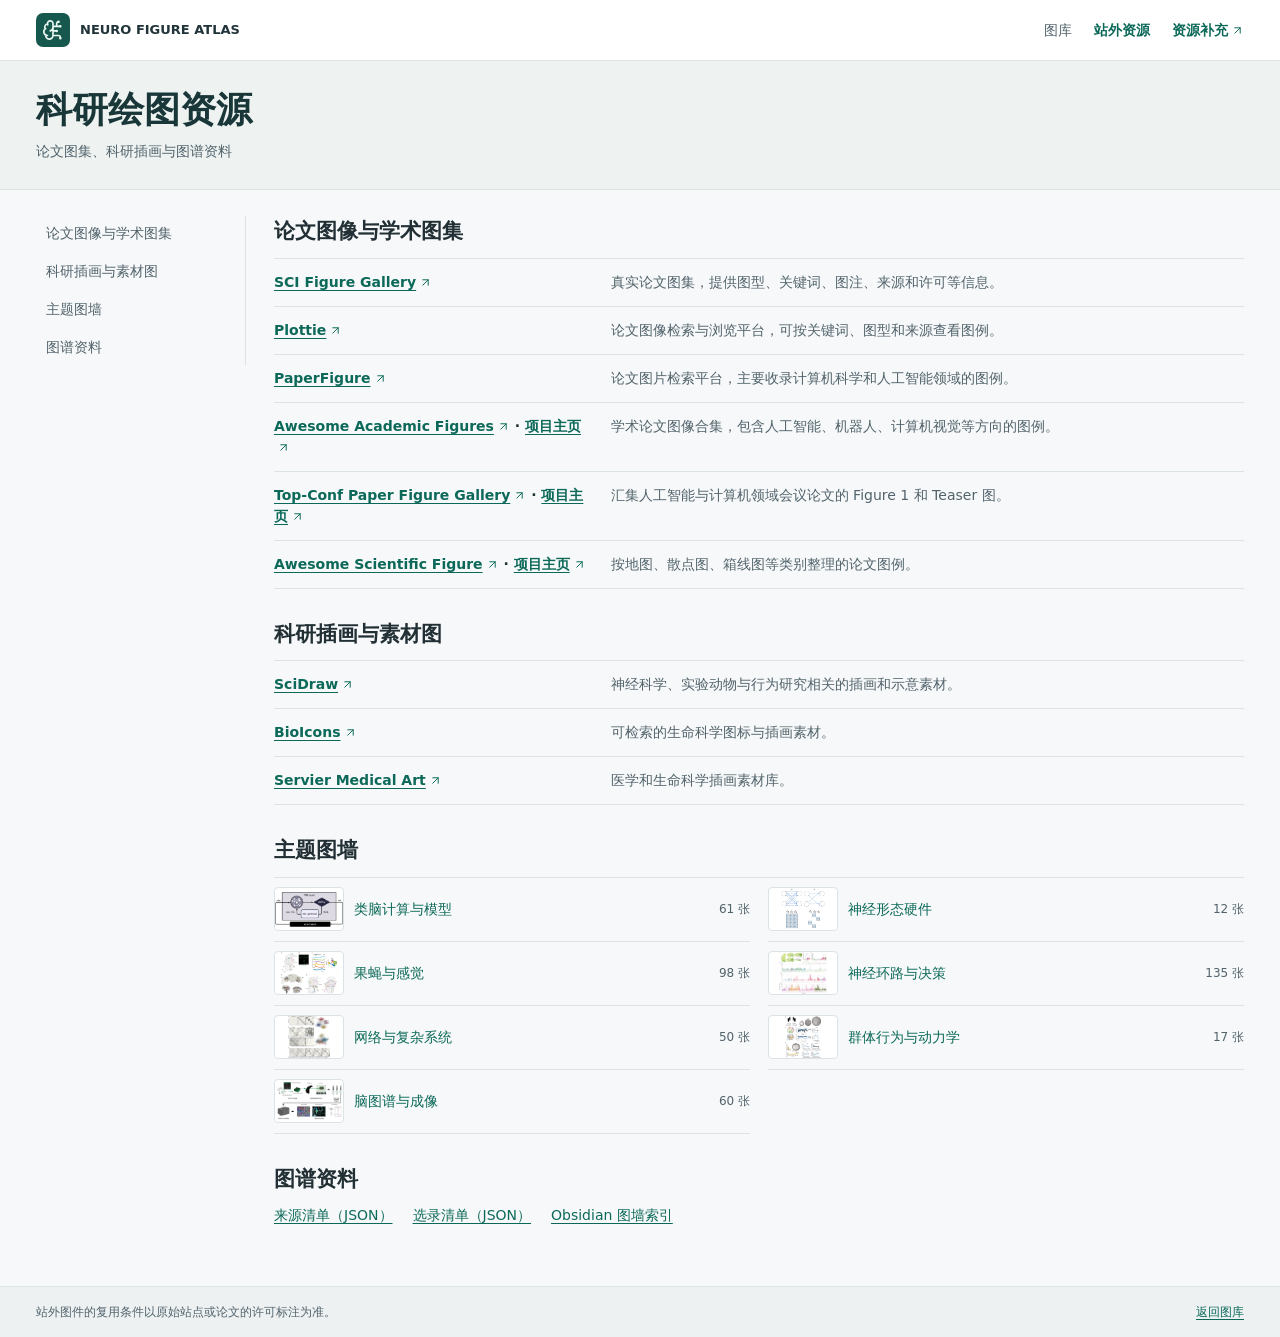
==== commit b8a036fa: "Rename the paper suggestion entry to resource contributions" ====
--- a/resources.html
+++ b/resources.html
@@ -27,7 +27,7 @@
       <nav class="site-nav" aria-label="站点导航">
         <a href="index.html">图库</a>
         <a href="resources.html" aria-current="page">站外资源</a>
-        <a class="submission-link" href="https://github.com/REYKA0505/brain-inspired-computing-figure-atlas/issues/new?template=paper-suggestion.yml" target="_blank" rel="noopener noreferrer">投递论文<svg class="icon" aria-hidden="true"><use href="#icon-link"/></svg></a>
+        <a class="submission-link" href="https://github.com/REYKA0505/brain-inspired-computing-figure-atlas/issues/new?template=paper-suggestion.yml" target="_blank" rel="noopener noreferrer">资源补充<svg class="icon" aria-hidden="true"><use href="#icon-link"/></svg></a>
       </nav>
     </div>
   </header>
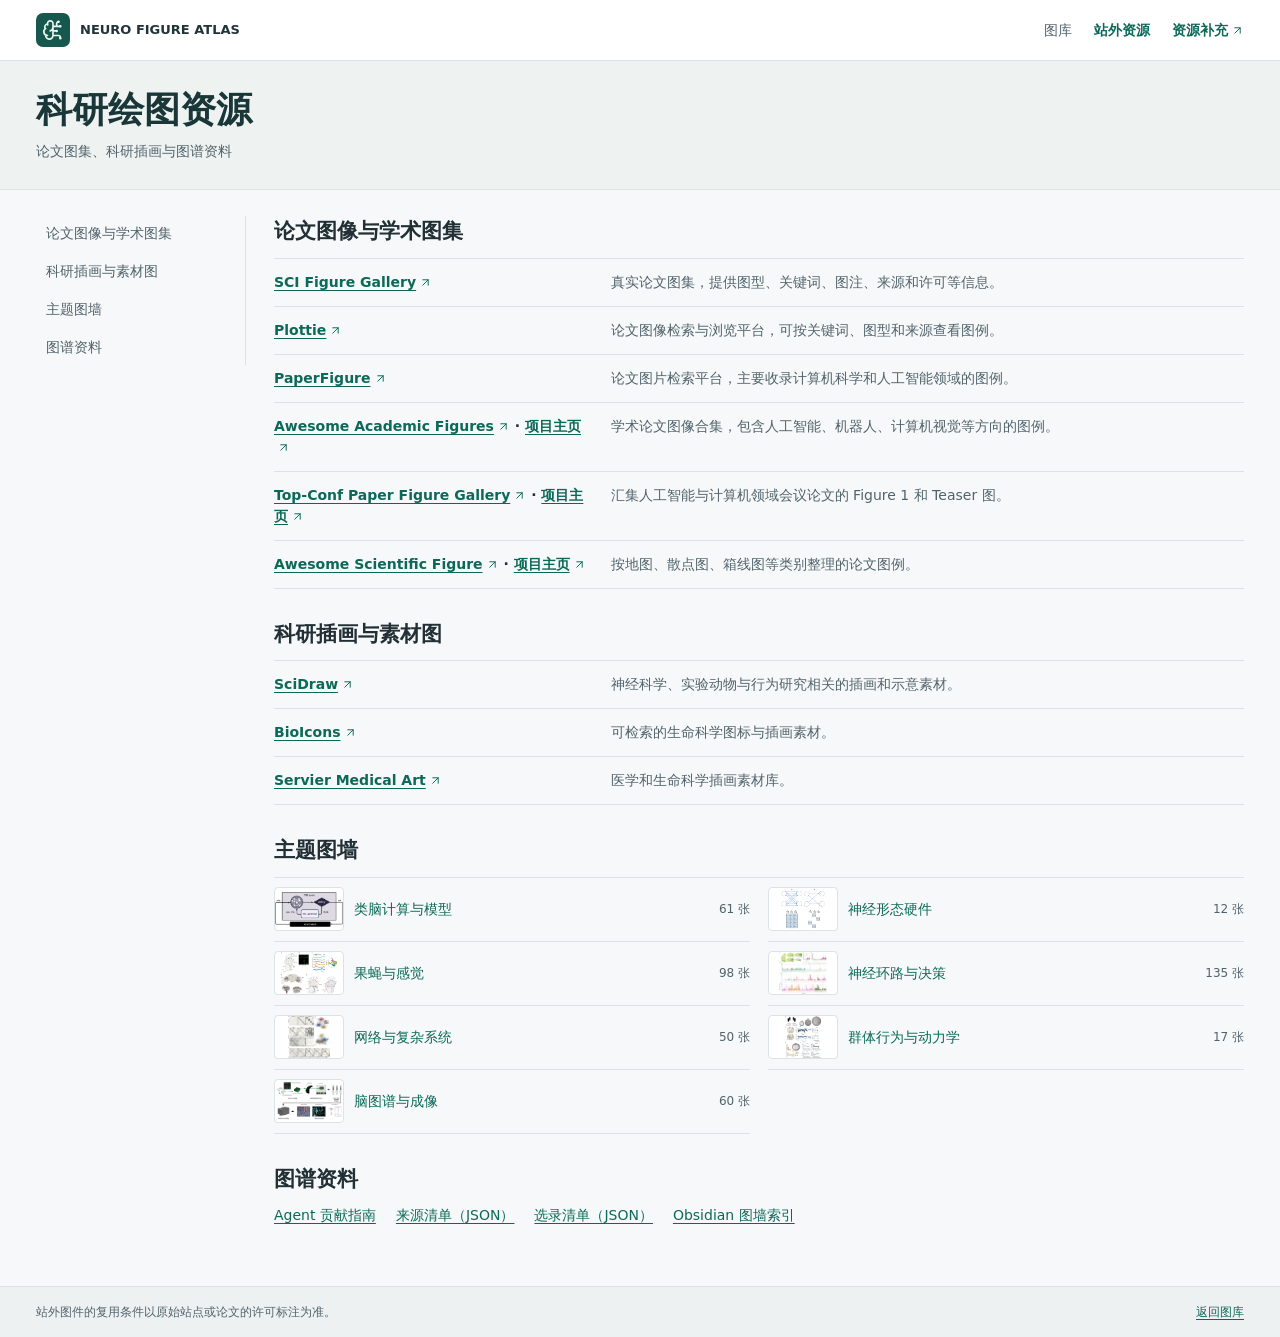
==== commit ef3e0fff: "Add an agent contribution guide for the figure atlas" ====
--- a/resources.html
+++ b/resources.html
@@ -115,6 +115,7 @@
         <section id="sources" class="resource-section">
           <h2>图谱资料</h2>
           <div class="resource-shortcuts">
+            <a href="https://github.com/REYKA0505/brain-inspired-computing-figure-atlas/blob/main/skills/atlas-resource-contribution/SKILL.md">Agent 贡献指南</a>
             <a href="data/sources.json" target="_blank" rel="noopener">来源清单（JSON）</a>
             <a href="data/curated-figures.json" target="_blank" rel="noopener">选录清单（JSON）</a>
             <a href="docs/index.md">Obsidian 图墙索引</a>
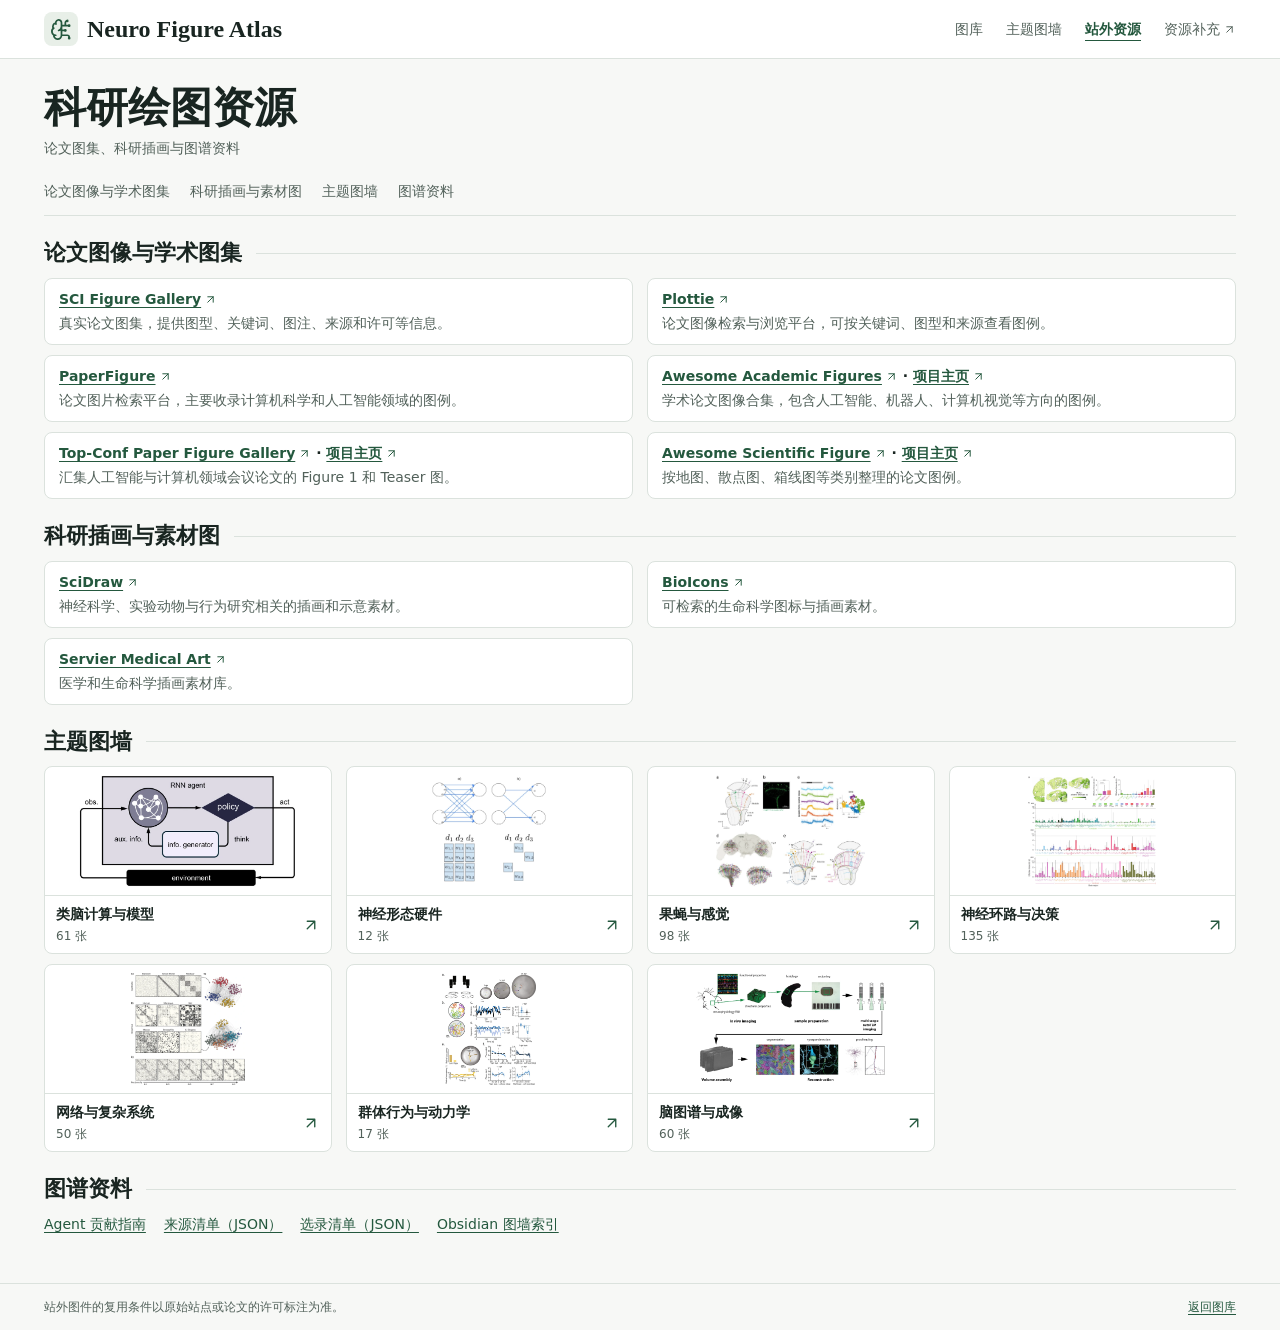
==== commit 91002f16: "Redesign the atlas gallery and resource pages" ====
--- a/resources.html
+++ b/resources.html
@@ -5,7 +5,7 @@
   <meta name="viewport" content="width=device-width, initial-scale=1">
   <meta name="description" content="论文图集、科研插画与图谱资料。">
   <title>科研绘图资源 | 类脑计算科研图谱</title>
-  <link rel="stylesheet" href="assets/gallery.css?v=3">
+  <link rel="stylesheet" href="assets/gallery.css?v=4">
 </head>
 <body>
   <!-- Lucide icons, see assets/icon-licenses.txt. -->
@@ -22,10 +22,11 @@
     <div class="shell site-header-inner">
       <a class="wordmark" href="index.html" aria-label="类脑计算科研图谱首页">
         <span class="wordmark-icon"><svg class="icon" aria-hidden="true"><use href="#icon-brain"/></svg></span>
-        <span>NEURO FIGURE ATLAS</span>
+        <span>Neuro Figure Atlas</span>
       </a>
       <nav class="site-nav" aria-label="站点导航">
         <a href="index.html">图库</a>
+        <a href="#topics">主题图墙</a>
         <a href="resources.html" aria-current="page">站外资源</a>
         <a class="submission-link" href="https://github.com/REYKA0505/brain-inspired-computing-figure-atlas/issues/new?template=paper-suggestion.yml" target="_blank" rel="noopener noreferrer">资源补充<svg class="icon" aria-hidden="true"><use href="#icon-link"/></svg></a>
       </nav>
@@ -42,15 +43,13 @@
       </div>
     </section>
 
-    <div class="shell workspace">
-      <aside class="topics" aria-label="资源分类">
-        <nav class="resource-menu" aria-label="资源目录">
-          <a href="#figures">论文图像与学术图集</a>
+    <div class="shell resource-workspace">
+      <nav class="resource-menu" aria-label="资源目录">
+        <a href="#figures">论文图像与学术图集</a>
           <a href="#illustrations">科研插画与素材图</a>
           <a href="#topics">主题图墙</a>
           <a href="#sources">图谱资料</a>
-        </nav>
-      </aside>
+      </nav>
 
       <div class="resource-content">
         <section id="figures" class="resource-section">
@@ -103,13 +102,13 @@
         <section id="topics" class="resource-section">
           <h2>主题图墙</h2>
           <div class="resource-themes">
-            <a class="resource-theme" href="index.html?topic=%E7%B1%BB%E8%84%91%E8%AE%A1%E7%AE%97%E4%B8%8E%E6%A8%A1%E5%9E%8B"><img src="assets/images/bioRxiv-2026.04.14.718499v1-F1.webp" alt="" width="70" height="44" loading="lazy"><span>类脑计算与模型</span><span class="topic-count">61 张</span></a>
-            <a class="resource-theme" href="index.html?topic=%E7%A5%9E%E7%BB%8F%E5%BD%A2%E6%80%81%E7%A1%AC%E4%BB%B6"><img src="assets/images/arXiv-2404.10597v1-F1.webp" alt="" width="70" height="44" loading="lazy"><span>神经形态硬件</span><span class="topic-count">12 张</span></a>
-            <a class="resource-theme" href="index.html?topic=%E6%9E%9C%E8%9D%87%E4%B8%8E%E6%84%9F%E8%A7%89"><img src="assets/images/PMC10882054-Fig1.webp" alt="" width="70" height="44" loading="lazy"><span>果蝇与感觉</span><span class="topic-count">98 张</span></a>
-            <a class="resource-theme" href="index.html?topic=%E7%A5%9E%E7%BB%8F%E7%8E%AF%E8%B7%AF%E4%B8%8E%E5%86%B3%E7%AD%96"><img src="assets/images/bioRxiv-2025.08.30.673281v1-F2.webp" alt="" width="70" height="44" loading="lazy"><span>神经环路与决策</span><span class="topic-count">135 张</span></a>
-            <a class="resource-theme" href="index.html?topic=%E7%BD%91%E7%BB%9C%E4%B8%8E%E5%A4%8D%E6%9D%82%E7%B3%BB%E7%BB%9F"><img src="assets/images/10.1063-5.0304136-F1.webp" alt="" width="70" height="44" loading="lazy"><span>网络与复杂系统</span><span class="topic-count">50 张</span></a>
-            <a class="resource-theme" href="index.html?topic=%E7%BE%A4%E4%BD%93%E8%A1%8C%E4%B8%BA%E4%B8%8E%E5%8A%A8%E5%8A%9B%E5%AD%A6"><img src="assets/images/PMC8590009-Fig1.webp" alt="" width="70" height="44" loading="lazy"><span>群体行为与动力学</span><span class="topic-count">17 张</span></a>
-            <a class="resource-theme" href="index.html?topic=%E8%84%91%E5%9B%BE%E8%B0%B1%E4%B8%8E%E6%88%90%E5%83%8F"><img src="assets/images/bioRxiv-2021.07.28.454025v2-F2.webp" alt="" width="70" height="44" loading="lazy"><span>脑图谱与成像</span><span class="topic-count">60 张</span></a>
+            <a class="resource-theme" href="index.html?topic=%E7%B1%BB%E8%84%91%E8%AE%A1%E7%AE%97%E4%B8%8E%E6%A8%A1%E5%9E%8B"><img src="assets/images/bioRxiv-2026.04.14.718499v1-F1.webp" alt="" width="240" height="120" loading="lazy" decoding="async"><span class="theme-label"><span>类脑计算与模型</span><span class="topic-count">61 张</span><svg class="icon" aria-hidden="true"><use href="#icon-link"/></svg></span></a>
+            <a class="resource-theme" href="index.html?topic=%E7%A5%9E%E7%BB%8F%E5%BD%A2%E6%80%81%E7%A1%AC%E4%BB%B6"><img src="assets/images/arXiv-2404.10597v1-F1.webp" alt="" width="240" height="120" loading="lazy" decoding="async"><span class="theme-label"><span>神经形态硬件</span><span class="topic-count">12 张</span><svg class="icon" aria-hidden="true"><use href="#icon-link"/></svg></span></a>
+            <a class="resource-theme" href="index.html?topic=%E6%9E%9C%E8%9D%87%E4%B8%8E%E6%84%9F%E8%A7%89"><img src="assets/images/PMC10882054-Fig1.webp" alt="" width="240" height="120" loading="lazy" decoding="async"><span class="theme-label"><span>果蝇与感觉</span><span class="topic-count">98 张</span><svg class="icon" aria-hidden="true"><use href="#icon-link"/></svg></span></a>
+            <a class="resource-theme" href="index.html?topic=%E7%A5%9E%E7%BB%8F%E7%8E%AF%E8%B7%AF%E4%B8%8E%E5%86%B3%E7%AD%96"><img src="assets/images/bioRxiv-2025.08.30.673281v1-F2.webp" alt="" width="240" height="120" loading="lazy" decoding="async"><span class="theme-label"><span>神经环路与决策</span><span class="topic-count">135 张</span><svg class="icon" aria-hidden="true"><use href="#icon-link"/></svg></span></a>
+            <a class="resource-theme" href="index.html?topic=%E7%BD%91%E7%BB%9C%E4%B8%8E%E5%A4%8D%E6%9D%82%E7%B3%BB%E7%BB%9F"><img src="assets/images/10.1063-5.0304136-F1.webp" alt="" width="240" height="120" loading="lazy" decoding="async"><span class="theme-label"><span>网络与复杂系统</span><span class="topic-count">50 张</span><svg class="icon" aria-hidden="true"><use href="#icon-link"/></svg></span></a>
+            <a class="resource-theme" href="index.html?topic=%E7%BE%A4%E4%BD%93%E8%A1%8C%E4%B8%BA%E4%B8%8E%E5%8A%A8%E5%8A%9B%E5%AD%A6"><img src="assets/images/PMC8590009-Fig1.webp" alt="" width="240" height="120" loading="lazy" decoding="async"><span class="theme-label"><span>群体行为与动力学</span><span class="topic-count">17 张</span><svg class="icon" aria-hidden="true"><use href="#icon-link"/></svg></span></a>
+            <a class="resource-theme" href="index.html?topic=%E8%84%91%E5%9B%BE%E8%B0%B1%E4%B8%8E%E6%88%90%E5%83%8F"><img src="assets/images/bioRxiv-2021.07.28.454025v2-F2.webp" alt="" width="240" height="120" loading="lazy" decoding="async"><span class="theme-label"><span>脑图谱与成像</span><span class="topic-count">60 张</span><svg class="icon" aria-hidden="true"><use href="#icon-link"/></svg></span></a>
           </div>
         </section>
         <section id="sources" class="resource-section">
--- a/assets/gallery.css
+++ b/assets/gallery.css
@@ -1,13 +1,17 @@
 :root {
   color-scheme: light;
   font: 14px/1.5 system-ui, "PingFang SC", "Microsoft YaHei", "Noto Sans CJK SC", sans-serif;
-  color: #223036;
-  background: #f6f8f9;
-  --muted: #52636c;
-  --line: #dbe3e7;
-  --accent: #0c6959;
-  --accent-wash: #e4f1ed;
+  color: #192521;
+  background: #f7f8f6;
+  --heading: Georgia, "Noto Serif CJK SC", "Songti SC", SimSun, serif;
+  --muted: #52615a;
+  --line: #dbe2dd;
+  --control-line: #aebbb3;
+  --accent: #24583e;
+  --accent-dark: #18422e;
+  --accent-wash: #e8efe8;
   --white: #fff;
+  --radius: 8px;
 }
 
 *, *::before, *::after { box-sizing: border-box; }
@@ -15,13 +19,13 @@
 body { margin: 0; }
 h1, h2, h3, p, dl, dd { margin: 0; }
 a { color: var(--accent); text-decoration-thickness: 1px; text-underline-offset: 3px; }
-a:hover { color: #93481e; }
+a:hover { color: var(--accent-dark); }
 button, input, select { font: inherit; color: inherit; }
-button, select { cursor: pointer; }
+button, select, summary { cursor: pointer; }
 button:disabled { cursor: default; }
 :focus-visible { outline: 2px solid var(--accent); outline-offset: 3px; }
 
-.shell { width: min(1480px, calc(100% - 72px)); margin-inline: auto; }
+.shell { width: min(1620px, calc(100% - 88px)); margin-inline: auto; }
 .icon-library { position: absolute; width: 0; height: 0; overflow: hidden; }
 .icon {
   width: 18px;
@@ -34,191 +38,483 @@
   stroke-linejoin: round;
 }
 
-.site-header { background: var(--white); border-bottom: 1px solid var(--line); }
-.site-header-inner { min-height: 60px; display: flex; align-items: center; justify-content: space-between; gap: 16px; }
-.wordmark { display: flex; align-items: center; gap: 10px; color: #20343a; text-decoration: none; font-size: 13px; font-weight: 750; }
-.wordmark-icon { display: grid; place-items: center; width: 34px; height: 34px; flex: none; border-radius: 7px; background: #17584e; color: #ecf8f2; }
-.wordmark-icon .icon { width: 22px; height: 22px; }
-.site-nav { display: flex; align-items: center; gap: 22px; }
-.site-nav a { color: var(--muted); text-decoration: none; white-space: nowrap; }
-.site-nav a:hover { color: var(--accent); text-decoration: underline; }
-.site-nav a[aria-current="page"] { color: var(--accent); font-weight: 700; }
-.site-nav .submission-link { display: inline-flex; align-items: center; gap: 3px; color: var(--accent); font-weight: 700; }
+.site-header {
+  border-bottom: 1px solid var(--line);
+  background: var(--white);
+}
+.site-header-inner {
+  display: flex;
+  align-items: center;
+  justify-content: space-between;
+  gap: 16px;
+  min-height: 58px;
+}
+.wordmark {
+  display: inline-flex;
+  align-items: center;
+  gap: 9px;
+  color: inherit;
+  font: 700 24px/1.1 var(--heading);
+  text-decoration: none;
+}
+.wordmark-icon {
+  display: grid;
+  place-items: center;
+  width: 34px;
+  height: 34px;
+  flex: none;
+  border-radius: var(--radius);
+  background: var(--accent-wash);
+  color: var(--accent);
+}
+.wordmark-icon .icon { width: 23px; height: 23px; }
+.site-nav { display: flex; align-items: center; flex-wrap: wrap; gap: 4px 23px; }
+.site-nav a {
+  padding-block: 6px;
+  color: var(--muted);
+  text-decoration: none;
+  white-space: nowrap;
+}
+.site-nav a:hover, .site-nav a[aria-current="page"] {
+  color: var(--accent);
+  text-decoration: underline;
+  text-underline-offset: 6px;
+}
+.site-nav a[aria-current="page"] { font-weight: 700; }
+.site-nav .submission-link { display: inline-flex; align-items: center; gap: 3px; }
 .submission-link .icon { width: 13px; height: 13px; }
 
-.masthead { background: #eef3f1; border-bottom: 1px solid #dce5e2; }
-.masthead-inner { display: flex; align-items: center; justify-content: space-between; gap: 28px; padding-block: 27px; }
-.masthead h1 { font-size: 36px; line-height: 1.2; font-weight: 750; color: #193638; overflow-wrap: anywhere; }
-.masthead p { margin-top: 10px; color: var(--muted); }
-.atlas-stats { display: grid; grid-template-columns: repeat(2, minmax(94px, 1fr)); }
-.atlas-stats div { display: flex; flex-direction: column-reverse; gap: 3px; padding-inline: 20px; border-left: 1px solid #cfdcda; }
-.atlas-stats dd { font-size: 26px; font-weight: 720; line-height: 1.1; color: #184c44; font-variant-numeric: tabular-nums; }
-.atlas-stats dt { font-size: 12px; color: var(--muted); white-space: nowrap; }
-
-.workspace { display: grid; grid-template-columns: 210px minmax(0, 1fr); gap: 28px; min-height: 52vh; padding-block: 26px 48px; }
-.topics { align-self: start; position: sticky; top: 24px; min-width: 0; padding-right: 16px; border-right: 1px solid var(--line); }
-.topics h2 { margin: 0 0 9px 10px; font-size: 13px; color: var(--muted); }
-.topic-list { display: grid; gap: 4px; }
+.masthead-inner {
+  display: flex;
+  align-items: flex-end;
+  justify-content: space-between;
+  gap: 12px 24px;
+  padding-block: 24px 18px;
+}
+.masthead h1 {
+  font: 700 42px/1.2 var(--heading);
+  overflow-wrap: anywhere;
+}
+.masthead p { margin-top: 5px; color: var(--muted); }
+.atlas-stats {
+  display: flex;
+  flex: none;
+  gap: 14px;
+  color: var(--muted);
+  font-size: 13px;
+}
+.atlas-stats div {
+  display: flex;
+  flex-direction: row-reverse;
+  align-items: baseline;
+  gap: 5px;
+  padding-left: 14px;
+  border-left: 1px solid var(--line);
+  white-space: nowrap;
+}
+.atlas-stats dd {
+  color: var(--accent);
+  font: 700 20px/1.1 var(--heading);
+  font-variant-numeric: tabular-nums;
+}
+
+.gallery, .resource-workspace { min-height: 56vh; padding-bottom: 48px; }
+.search-tools {
+  position: relative;
+  display: flex;
+  gap: 8px;
+  width: min(100%, 760px);
+}
+.search-field { position: relative; flex: 1; min-width: 0; }
+.search-field .icon {
+  position: absolute;
+  inset: 0 auto 0 12px;
+  margin-block: auto;
+  color: var(--muted);
+  pointer-events: none;
+}
+.search-field input, .filter-fields select, .sort-control select, .control, .icon-button {
+  border: 1px solid var(--control-line);
+  border-radius: 6px;
+  background: var(--white);
+}
+.search-field input {
+  width: 100%;
+  min-width: 0;
+  height: 44px;
+  padding: 0 12px 0 38px;
+}
+.search-field input::placeholder { color: var(--muted); }
+.control, .icon-button {
+  display: inline-flex;
+  align-items: center;
+  justify-content: center;
+  gap: 6px;
+  color: inherit;
+  text-decoration: none;
+}
+.control { min-height: 38px; padding: 6px 11px; }
+.filter-panel summary {
+  height: 44px;
+  padding-inline: 13px;
+  list-style: none;
+  white-space: nowrap;
+}
+.filter-panel summary::-webkit-details-marker { display: none; }
+.control:hover, .icon-button:hover:not(:disabled), .filter-panel[open] summary {
+  background: var(--accent-wash);
+  color: var(--accent-dark);
+}
+.filter-fields {
+  position: absolute;
+  z-index: 2;
+  inset: calc(100% + 8px) 0 auto auto;
+  display: grid;
+  gap: 12px;
+  width: min(100%, 320px);
+  padding: 14px;
+  border: 1px solid var(--line);
+  border-radius: var(--radius);
+  background: var(--white);
+  box-shadow: 0 6px 18px rgb(25 37 33 / 10%);
+}
+.filter-fields label {
+  display: grid;
+  gap: 5px;
+  min-width: 0;
+  color: var(--muted);
+  font-size: 13px;
+}
+.filter-fields select, .sort-control select {
+  height: 36px;
+  padding-inline: 8px 4px;
+  color: #192521;
+  text-overflow: ellipsis;
+}
+.filter-fields select { width: 100%; min-width: 0; }
+
+.topic-nav { margin-top: 10px; border-bottom: 1px solid var(--line); }
+.topic-list {
+  display: flex;
+  gap: 7px;
+  padding: 5px 3px 7px;
+  overflow-x: auto;
+  scrollbar-width: thin;
+}
 .topic-button {
-  display: grid;
-  grid-template-columns: minmax(0, 1fr) 3ch;
-  align-items: center;
-  gap: 9px;
-  min-height: 42px;
-  width: 100%;
-  padding: 6px 10px;
-  border: 1px solid transparent;
+  display: inline-flex;
+  align-items: center;
+  gap: 7px;
+  flex: none;
+  min-height: 35px;
+  padding: 4px 11px;
+  border: 1px solid var(--line);
+  border-radius: 999px;
+  background: var(--white);
+  white-space: nowrap;
+}
+.topic-button:hover { border-color: var(--control-line); background: var(--accent-wash); }
+.topic-button[aria-pressed="true"] {
+  border-color: var(--accent);
+  background: var(--accent);
+  color: var(--white);
+}
+.topic-count { color: var(--muted); font-size: 12px; font-variant-numeric: tabular-nums; }
+.topic-button[aria-pressed="true"] .topic-count { color: #e3eee6; }
+
+.results-bar {
+  display: flex;
+  align-items: center;
+  justify-content: space-between;
+  gap: 8px 12px;
+  min-height: 56px;
+}
+.results-heading { display: flex; align-items: baseline; flex-wrap: wrap; gap: 0 9px; }
+.results-heading h2, .resource-section h2 { font: 700 22px/1.3 var(--heading); }
+#results-count { color: var(--muted); font-size: 13px; font-variant-numeric: tabular-nums; }
+.results-tools { display: flex; align-items: center; flex: none; gap: 6px; }
+.sort-control { display: flex; align-items: center; gap: 7px; color: var(--muted); font-size: 13px; }
+.text-button {
+  display: grid;
+  place-items: center;
+  width: 36px;
+  height: 36px;
+  padding: 0;
+  border: 0;
   border-radius: 6px;
   background: transparent;
+  color: var(--accent);
+}
+.text-button:hover:not(:disabled) { background: var(--accent-wash); }
+.text-button:disabled { color: var(--muted); opacity: .48; }
+.active-filters { display: flex; flex-wrap: wrap; gap: 6px; margin-bottom: 13px; }
+.filter-chip {
+  display: inline-flex;
+  align-items: center;
+  gap: 5px;
+  max-width: 100%;
+  padding: 4px 8px;
+  border: 1px solid var(--line);
+  border-radius: 6px;
+  background: var(--accent-wash);
+  color: var(--accent-dark);
+  font-size: 12px;
+  overflow-wrap: anywhere;
   text-align: left;
 }
-.topic-button:hover { background: #edf1f2; }
-.topic-button[aria-pressed="true"] { border-color: #c4e0d8; background: var(--accent-wash); color: #075847; font-weight: 700; }
-.topic-count { font-variant-numeric: tabular-nums; text-align: right; color: var(--muted); font-size: 12px; }
-
-.filters { display: grid; grid-template-columns: minmax(200px, 2fr) repeat(3, minmax(104px, 1fr)); gap: 10px; }
-.filters label { display: flex; flex-direction: column; gap: 5px; min-width: 0; color: var(--muted); font-size: 12px; font-weight: 650; }
-.search-field { position: relative; display: block; }
-.search-field .icon { position: absolute; top: 12px; left: 11px; color: var(--muted); pointer-events: none; }
-.filters input, .filters select { width: 100%; min-width: 0; height: 42px; padding-inline: 10px; background: var(--white); border: 1px solid #cad6dc; border-radius: 6px; color: #24373d; font-size: 14px; font-weight: 400; }
-.filters input { padding-left: 36px; }
-.filters input::placeholder { color: #5d6e75; }
-.filters select { text-overflow: ellipsis; }
-.results-bar { display: flex; justify-content: space-between; align-items: center; gap: 12px; min-height: 58px; }
-.results-heading { display: flex; align-items: baseline; flex-wrap: wrap; gap: 3px 10px; }
-.results-heading h2 { font-size: 19px; font-weight: 720; }
-#results-count { color: var(--muted); font-size: 13px; font-variant-numeric: tabular-nums; }
-.text-button { display: inline-flex; align-items: center; gap: 5px; padding: 6px 8px; border: 0; border-radius: 5px; background: transparent; color: var(--accent); white-space: nowrap; }
-.text-button .icon { width: 16px; height: 16px; }
-.text-button:hover:not(:disabled) { background: var(--accent-wash); }
-.text-button:disabled { color: #69777d; }
-.notice { padding: 34px 16px; text-align: center; border-block: 1px solid var(--line); color: var(--muted); }
-
-.figure-grid { display: grid; grid-template-columns: repeat(3, minmax(0, 1fr)); gap: 15px; }
-.figure-card { display: flex; flex-direction: column; min-width: 0; border: 1px solid var(--line); border-radius: 7px; background: var(--white); }
-.figure-card:focus-within, .figure-card:hover { border-color: #98b8af; }
-.card-top { display: flex; justify-content: space-between; align-items: center; gap: 6px; min-height: 37px; padding: 7px 12px; background: #f8fafb; border-bottom: 1px solid #e9eef1; border-radius: 6px 6px 0 0; font-size: 12px; }
-.card-topic { color: #226559; font-weight: 650; text-align: left; }
-.card-number { display: flex; align-items: center; gap: 7px; min-width: 0; color: var(--muted); }
-.card-label { overflow: hidden; text-overflow: ellipsis; white-space: nowrap; }
-.preview { display: block; width: 100%; padding: 0; border: 0; border-radius: 7px 7px 0 0; background: var(--white); }
-.preview:focus-visible { z-index: 1; outline-offset: -3px; }
-.card-image { position: relative; display: block; aspect-ratio: 1.46; }
-.card-image img { position: absolute; inset: 12px; width: calc(100% - 24px); height: calc(100% - 24px); object-fit: contain; }
-.expand { width: 15px; height: 15px; color: var(--accent); }
-.preview:hover .card-top, .preview:focus-visible .card-top { background: var(--accent-wash); }
-.card-body { flex: 1; padding: 10px 12px; border-top: 1px solid #e9eef1; }
-.card-title { display: -webkit-box; height: 2.8em; overflow: hidden; -webkit-box-orient: vertical; -webkit-line-clamp: 2; font-size: 15px; line-height: 1.4; font-weight: 690; overflow-wrap: anywhere; }
-.card-paper, .card-journal { min-width: 0; overflow: hidden; text-overflow: ellipsis; white-space: nowrap; color: var(--muted); }
-.card-paper { margin-top: 4px; font-size: 12px; }
-.card-footer { display: flex; justify-content: space-between; align-items: center; gap: 6px; margin-top: 9px; font-size: 12px; }
-.card-source, .detail-links a { display: inline-flex; align-items: center; gap: 3px; font-weight: 650; text-decoration: none; white-space: nowrap; }
-.card-source:hover, .detail-links a:hover { text-decoration: underline; }
-.card-source .icon, .detail-links .icon { width: 14px; height: 14px; }
-
-.pager { display: flex; justify-content: center; align-items: center; gap: 12px; margin-top: 22px; font-variant-numeric: tabular-nums; }
-.pager span { min-width: 7ch; text-align: center; color: var(--muted); }
-.icon-button { display: grid; place-items: center; width: 36px; height: 36px; padding: 0; border: 1px solid var(--line); border-radius: 5px; background: var(--white); color: var(--accent); }
-.icon-button:hover:not(:disabled) { background: var(--accent-wash); border-color: #b0cec5; }
-.icon-button:disabled { color: #a0adb4; background: #f6f8f9; }
-.site-footer { background: #edf1f2; border-top: 1px solid var(--line); color: var(--muted); font-size: 12px; }
-.site-footer-inner { display: flex; justify-content: space-between; align-items: baseline; gap: 12px; padding-block: 16px; }
-.site-footer-inner p:last-child { display: flex; gap: 14px; flex-wrap: wrap; white-space: nowrap; }
-
-.resource-menu { display: grid; gap: 3px; }
-.resource-menu a { padding: 7px 10px; color: var(--muted); text-decoration: none; border-radius: 5px; }
-.resource-menu a:hover, .resource-menu a:focus-visible { background: var(--accent-wash); color: var(--accent); }
-.resource-content { width: 100%; max-width: 1010px; min-width: 0; }
-.resource-section + .resource-section { margin-top: 30px; }
-.resource-section h2 { font-size: 21px; margin-bottom: 10px; }
-.resource-list { margin: 0; padding: 0; list-style: none; border-block: 1px solid var(--line); }
-.resource-row { display: grid; grid-template-columns: minmax(160px, 1fr) minmax(0, 2fr); gap: 6px 20px; padding: 13px 0; }
-.resource-row + .resource-row { border-top: 1px solid var(--line); }
-.resource-name, .resource-row p, .resource-shortcuts { overflow-wrap: anywhere; }
-.resource-name { color: #223036; font-weight: 670; }
-.resource-row p { color: var(--muted); }
-.resource-link { display: inline; }
+.filter-chip:hover { border-color: var(--control-line); }
+.filter-chip .icon { width: 14px; height: 14px; }
+.notice { padding: 34px 16px; border-block: 1px solid var(--line); color: var(--muted); text-align: center; }
+
+.figure-grid { display: grid; grid-template-columns: repeat(3, minmax(0, 1fr)); gap: 17px; }
+.figure-card {
+  display: flex;
+  flex-direction: column;
+  min-width: 0;
+  border: 1px solid var(--line);
+  border-radius: var(--radius);
+  background: var(--white);
+}
+.figure-card:focus-within, .figure-card:hover { border-color: var(--control-line); }
+.preview {
+  display: block;
+  width: 100%;
+  padding: 0;
+  border: 0;
+  border-radius: 7px 7px 0 0;
+  background: var(--white);
+  cursor: zoom-in;
+}
+.preview:focus-visible { outline-offset: -3px; }
+.card-image {
+  position: relative;
+  display: grid;
+  place-items: center;
+  aspect-ratio: 3 / 2;
+}
+.card-image img {
+  position: absolute;
+  inset: 10px;
+  width: calc(100% - 20px);
+  height: calc(100% - 20px);
+  object-fit: contain;
+}
+.preview-error { color: var(--muted); font-size: 13px; }
+.card-body { flex: 1; min-width: 0; padding: 9px 12px 11px; border-top: 1px solid var(--line); }
+.card-meta { display: flex; align-items: baseline; gap: 7px; margin-bottom: 4px; font-size: 12px; }
+.card-topic {
+  flex: none;
+  padding: 1px 6px;
+  border-radius: 4px;
+  background: var(--accent-wash);
+  color: var(--accent-dark);
+}
+.card-label, .card-journal {
+  min-width: 0;
+  overflow: hidden;
+  color: var(--muted);
+  text-overflow: ellipsis;
+  white-space: nowrap;
+}
+.card-title {
+  display: -webkit-box;
+  min-width: 0;
+  height: 2.7em;
+  overflow: hidden;
+  font: 700 16px/1.35 var(--heading);
+  -webkit-box-orient: vertical;
+  -webkit-line-clamp: 2;
+  overflow-wrap: anywhere;
+}
+.card-footer { display: flex; align-items: baseline; justify-content: space-between; gap: 6px; margin-top: 5px; font-size: 12px; }
+.card-source { display: inline-flex; align-items: center; gap: 2px; flex: none; text-decoration: none; }
+.card-source:hover { text-decoration: underline; }
+.card-source .icon { width: 13px; height: 13px; }
+
+.pager { display: flex; align-items: center; justify-content: center; gap: 14px; margin-top: 20px; }
+.icon-button { width: 36px; height: 36px; padding: 0; flex: none; }
+.icon-button:disabled { border-color: var(--line); color: var(--muted); opacity: .5; }
+#page-count { color: var(--muted); font-variant-numeric: tabular-nums; }
+.site-footer { border-top: 1px solid var(--line); color: var(--muted); font-size: 12px; }
+.site-footer-inner { display: flex; justify-content: space-between; gap: 6px 16px; padding-block: 14px; }
+.site-footer-inner p:last-child { display: flex; flex-wrap: wrap; gap: 4px 12px; }
+
+.resource-menu {
+  display: flex;
+  align-items: center;
+  flex-wrap: wrap;
+  gap: 2px 20px;
+  padding-bottom: 9px;
+  border-bottom: 1px solid var(--line);
+}
+.resource-menu a { display: inline-block; padding-block: 4px; color: var(--muted); text-decoration: none; }
+.resource-menu a:hover { color: var(--accent); text-decoration: underline; }
+.resource-section { margin-top: 23px; scroll-margin-top: 16px; }
+.resource-section h2 { display: flex; align-items: center; gap: 14px; margin-bottom: 10px; }
+.resource-section h2::after { content: ""; flex: 1; border-top: 1px solid var(--line); }
+.resource-list, .resource-themes {
+  display: grid;
+  gap: 10px 14px;
+  margin: 0;
+  padding: 0;
+}
+.resource-list { grid-template-columns: repeat(2, minmax(0, 1fr)); list-style: none; }
+.resource-row, .resource-theme {
+  min-width: 0;
+  border: 1px solid var(--line);
+  border-radius: var(--radius);
+  background: var(--white);
+  overflow-wrap: anywhere;
+}
+.resource-row { padding: 10px 14px; }
+.resource-name { font-weight: 700; }
+.resource-row p { margin-top: 3px; color: var(--muted); }
 .resource-link .icon { width: 13px; height: 13px; vertical-align: -2px; margin-inline-start: 3px; }
-.resource-shortcuts { display: flex; flex-wrap: wrap; gap: 8px 20px; margin-block: 8px 12px; }
-.resource-themes { display: grid; grid-template-columns: repeat(2, minmax(0, 1fr)); gap: 0 18px; margin-block: 8px 0; border-top: 1px solid var(--line); }
-.resource-theme { display: flex; align-items: center; gap: 10px; min-width: 0; min-height: 64px; padding-block: 8px; border-bottom: 1px solid var(--line); text-decoration: none; }
-.resource-theme img { width: 70px; height: 44px; object-fit: contain; flex: none; background: var(--white); border: 1px solid var(--line); border-radius: 4px; }
-.resource-theme .topic-count { margin-inline-start: auto; flex: none; }
-
-dialog { width: min(1200px, calc(100% - 32px)); max-height: calc(100dvh - 32px); padding: 0; border: 1px solid #bccbd0; border-radius: 8px; background: var(--white); color: inherit; overflow: auto; }
-dialog::backdrop { background: rgb(21 33 36 / 62%); }
-.detail-header { position: sticky; z-index: 2; top: 0; display: flex; justify-content: space-between; align-items: center; gap: 10px; padding: 10px 14px 10px 18px; border-bottom: 1px solid var(--line); background: var(--white); }
-#detail-label { color: var(--muted); font-weight: 650; font-size: 13px; overflow-wrap: anywhere; }
-.detail-controls { display: flex; align-items: center; gap: 7px; font-size: 12px; color: var(--muted); font-variant-numeric: tabular-nums; }
-#detail-position { min-width: 9ch; text-align: center; white-space: nowrap; }
-.close { margin-left: 7px; }
-.detail-body { display: grid; grid-template-columns: minmax(0, 1.7fr) minmax(0, 1fr); align-items: start; }
-.detail-preview { position: sticky; top: 57px; display: grid; place-items: center; min-height: 275px; padding: 16px; cursor: zoom-in; }
-.detail-preview:focus-visible { outline-offset: -4px; }
-.detail-preview img { width: 100%; height: min(70dvh, 720px); object-fit: contain; }
-.detail-info { min-width: 0; align-self: stretch; padding: 20px; border-left: 1px solid var(--line); background: #f8fafb; overflow-wrap: anywhere; }
-.detail-info h2 { font-size: 19px; line-height: 1.4; }
-.detail-paper { margin-top: 10px; }
+.resource-themes { grid-template-columns: repeat(4, minmax(0, 1fr)); }
+.resource-theme { color: inherit; text-decoration: none; }
+.resource-theme:hover { border-color: var(--control-line); }
+.resource-theme img {
+  display: block;
+  width: 100%;
+  height: 128px;
+  padding: 8px;
+  object-fit: contain;
+}
+.theme-label {
+  display: grid;
+  grid-template-columns: minmax(0, 1fr) auto;
+  gap: 2px 8px;
+  padding: 8px 11px;
+  border-top: 1px solid var(--line);
+  font-weight: 650;
+}
+.theme-label .topic-count { grid-column: 1; font-weight: 400; }
+.theme-label .icon { grid-area: 1 / 2 / 3 / 3; align-self: center; color: var(--accent); }
+.resource-shortcuts { display: flex; flex-wrap: wrap; gap: 8px 18px; overflow-wrap: anywhere; }
+
+dialog {
+  width: min(1320px, calc(100% - 36px));
+  max-height: calc(100dvh - 36px);
+  padding: 0;
+  overflow: auto;
+  border: 1px solid var(--control-line);
+  border-radius: var(--radius);
+  background: var(--white);
+  color: inherit;
+}
+dialog::backdrop { background: rgb(19 27 23 / 58%); }
+.detail-header {
+  position: sticky;
+  z-index: 3;
+  top: 0;
+  display: grid;
+  grid-template-columns: minmax(0, 1fr) auto minmax(36px, 1fr);
+  align-items: center;
+  gap: 8px;
+  min-height: 54px;
+  padding: 8px 14px;
+  border-bottom: 1px solid var(--line);
+  background: var(--white);
+}
+#detail-label {
+  overflow: hidden;
+  color: var(--muted);
+  font-size: 13px;
+  text-overflow: ellipsis;
+  white-space: nowrap;
+}
+.detail-controls { display: flex; align-items: center; gap: 6px; color: var(--muted); font-size: 12px; }
+#detail-position { min-width: 8ch; text-align: center; white-space: nowrap; font-variant-numeric: tabular-nums; }
+.close { justify-self: end; }
+.detail-body { display: grid; grid-template-columns: minmax(0, 1.85fr) minmax(320px, 1fr); align-items: start; }
+.detail-preview {
+  position: sticky;
+  top: 54px;
+  display: grid;
+  place-items: center;
+  min-height: 180px;
+  padding: 16px;
+  cursor: zoom-in;
+}
+.detail-preview:focus-visible { outline-offset: -3px; }
+.detail-preview img { width: 100%; height: min(72dvh, 760px); object-fit: contain; }
+.detail-info {
+  min-width: 0;
+  align-self: stretch;
+  padding: 21px;
+  border-left: 1px solid var(--line);
+  background: #f9faf8;
+  overflow-wrap: anywhere;
+}
+.detail-info h2 { font: 700 26px/1.19 var(--heading); }
+.detail-paper { margin-top: 8px; font-weight: 650; }
 .detail-citation { margin-top: 5px; color: var(--muted); font-size: 13px; }
-.detail-links { display: flex; flex-wrap: wrap; gap: 8px 13px; margin-block: 16px 18px; }
-.caption-heading { padding-top: 13px; border-top: 1px solid var(--line); font-size: 13px; }
-.detail-caption { margin-top: 6px; color: #42555e; font-size: 13px; line-height: 1.65; }
-
-@media (min-width: 1500px) {
+.detail-doi { display: flex; align-items: baseline; gap: 7px; margin-top: 6px; color: var(--muted); font-size: 13px; }
+.detail-doi a { min-width: 0; font-family: ui-monospace, monospace; }
+.detail-links, .license-links { display: flex; flex-wrap: wrap; gap: 6px 10px; }
+.detail-links { margin-block: 15px; }
+.detail-links .control { font-size: 13px; }
+.detail-links .icon { width: 15px; height: 15px; }
+.primary-action { border-color: var(--accent); background: var(--accent); color: var(--white); }
+.primary-action:hover { background: var(--accent-dark); color: var(--white); }
+.detail-license { margin-bottom: 14px; }
+.detail-license h3, .caption-heading { font: 700 16px/1.4 var(--heading); }
+.license-links { margin-top: 3px; font-size: 13px; }
+.caption-heading { padding-top: 11px; border-top: 1px solid var(--line); }
+.detail-caption { margin-top: 5px; color: var(--muted); font-size: 13px; line-height: 1.65; }
+
+@media (min-width: 1660px) {
   .figure-grid { grid-template-columns: repeat(4, minmax(0, 1fr)); }
 }
 
-@media (max-width: 1100px) {
-  .shell { width: calc(100% - 48px); }
-  .workspace { grid-template-columns: 186px minmax(0, 1fr); gap: 20px; }
+@media (max-width: 1040px) {
+  .shell { width: calc(100% - 56px); }
   .figure-grid { grid-template-columns: repeat(2, minmax(0, 1fr)); }
-  .filters { grid-template-columns: minmax(160px, 1.5fr) repeat(3, minmax(96px, 1fr)); }
-  .atlas-stats div { padding-inline: 14px; }
-}
-
-@media (max-width: 780px) {
-  .shell { width: calc(100% - 32px); }
-  .site-header-inner { min-height: 52px; padding-block: 5px; }
-  .site-nav { flex-wrap: wrap; justify-content: flex-end; gap: 4px 13px; font-size: 12px; }
-  .masthead-inner { flex-direction: column; align-items: flex-start; gap: 14px; padding-block: 20px; }
-  .masthead h1 { font-size: 30px; }
-  .masthead p { margin-top: 5px; font-size: 13px; }
-  .atlas-stats div:first-child { padding-left: 0; border-left: 0; }
-  .atlas-stats dd { font-size: 22px; }
-  .workspace { display: block; padding-block: 14px 28px; }
-  .resource-menu { display: flex; flex-wrap: wrap; gap: 2px 8px; }
-  .topics { position: static; padding: 0; border: 0; margin-bottom: 12px; }
-  .topics h2 { margin: 0; }
-  .topic-list { display: flex; gap: 5px; overflow-x: auto; padding: 5px 3px; scrollbar-width: thin; }
-  .topic-button { width: auto; min-height: 36px; grid-template-columns: auto auto; padding-inline: 8px; background: var(--white); border-color: var(--line); font-size: 13px; white-space: nowrap; }
-  .topic-button:focus-visible { outline-offset: -2px; }
-  .site-footer-inner { flex-direction: column; }
+  .resource-themes { grid-template-columns: repeat(3, minmax(0, 1fr)); }
+}
+
+@media (max-width: 800px) {
+  .masthead-inner { flex-direction: column; align-items: flex-start; }
+  .atlas-stats div:first-child { border-left: 0; padding-left: 0; }
+  .site-nav { gap: 3px 12px; font-size: 13px; }
   .detail-body { display: block; }
-  .detail-preview { position: static; min-height: 0; padding: 12px; }
+  .detail-preview { position: static; min-height: 120px; padding: 9px; }
   .detail-preview img { height: auto; max-height: 50dvh; }
   .detail-info { border-left: 0; border-top: 1px solid var(--line); }
 }
 
-@media (max-width: 560px) {
-  .resource-row, .resource-themes { grid-template-columns: minmax(0, 1fr); }
-  .filters { grid-template-columns: repeat(3, minmax(0, 1fr)); gap: 8px; }
-  .search-control { grid-column: 1 / -1; }
-  .figure-grid { gap: 11px; }
-  .results-bar { min-height: 49px; }
-}
-
-@media (max-width: 430px) {
-  .wordmark { font-size: 11px; gap: 6px; }
-  .wordmark-icon { width: 29px; height: 29px; }
-  .wordmark-icon .icon { width: 19px; height: 19px; }
-  .site-header-inner { gap: 8px; }
-  .site-nav { column-gap: 9px; }
-  .masthead h1 { font-size: 28px; }
-  .figure-grid { grid-template-columns: minmax(0, 1fr); }
-  .detail-header { padding-inline: 10px; }
+@media (max-width: 610px) {
+  .shell { width: calc(100% - 32px); }
+  .site-header-inner { flex-wrap: wrap; justify-content: flex-start; gap: 2px 18px; padding-block: 6px 3px; }
+  .wordmark { font-size: 22px; }
+  .wordmark-icon { width: 30px; height: 30px; }
+  .wordmark-icon .icon { width: 20px; height: 20px; }
+  .site-nav a { padding-block: 4px; }
+  .masthead-inner { gap: 8px; padding-block: 15px 12px; }
+  .masthead h1 { font-size: 31px; }
+  .masthead p { font-size: 13px; }
+  .atlas-stats { font-size: 12px; }
+  .atlas-stats dd { font-size: 18px; }
+  .topic-button { font-size: 13px; }
+  .results-bar { min-height: 53px; }
+  .results-heading h2 { font-size: 19px; }
+  .sort-control { gap: 4px; }
+  .figure-grid, .resource-list { grid-template-columns: minmax(0, 1fr); gap: 12px; }
+  .resource-themes { grid-template-columns: repeat(2, minmax(0, 1fr)); }
+  .resource-theme img { height: 98px; }
+  .site-footer-inner { flex-direction: column; }
+  dialog { width: calc(100% - 20px); max-height: calc(100dvh - 20px); }
+  .detail-header { grid-template-columns: minmax(0, 1fr) auto auto; padding-inline: 8px; }
   .detail-header .icon-button { width: 32px; height: 32px; }
-  .detail-controls { gap: 4px; }
-  #detail-position { min-width: 7ch; }
-  .close { margin-left: 2px; }
+  .detail-controls { gap: 3px; }
   .detail-info { padding: 14px; }
-}
+  .detail-info h2 { font-size: 21px; }
+}
+
+@media (max-width: 370px) {
+  .results-heading h2 { font-size: 18px; }
+  .results-bar { gap: 4px 6px; }
+  .results-tools { gap: 2px; }
+  .text-button { width: 30px; }
+  .sort-control select { padding-inline: 4px 1px; }
+}
